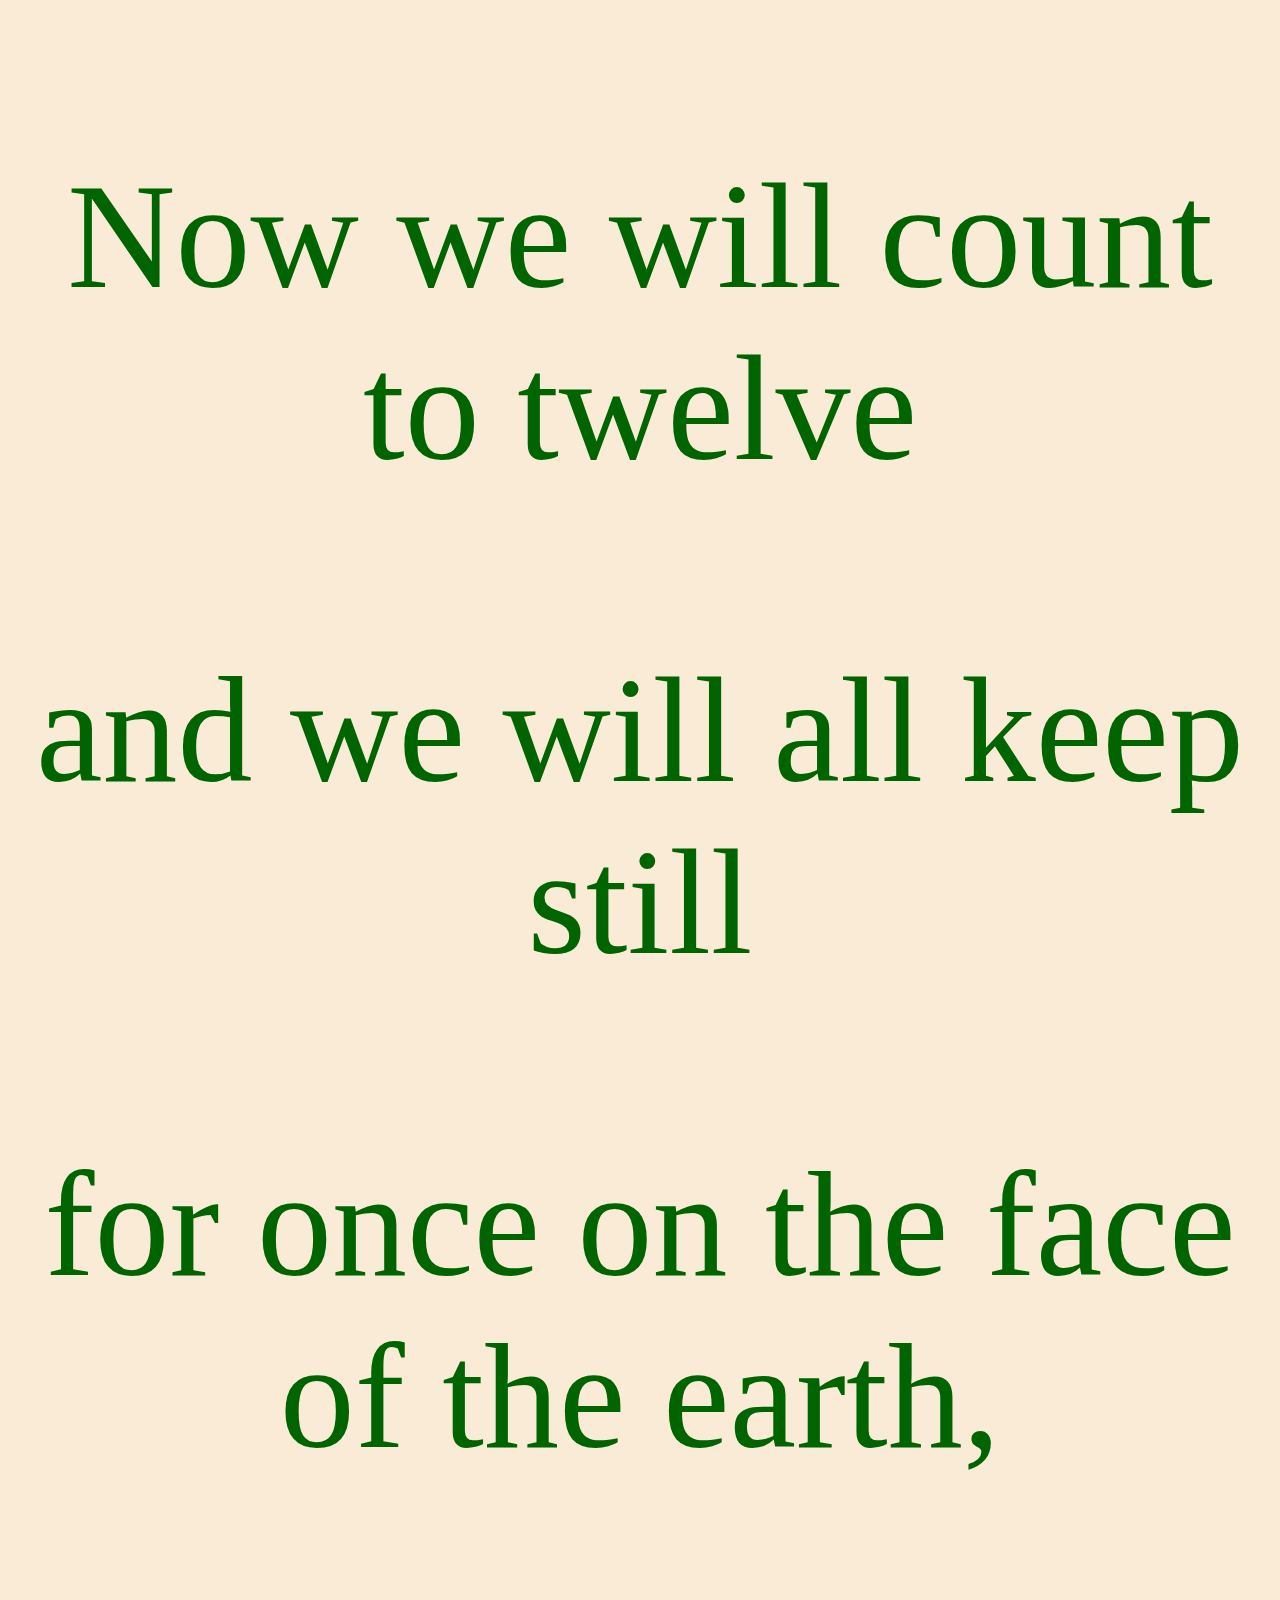
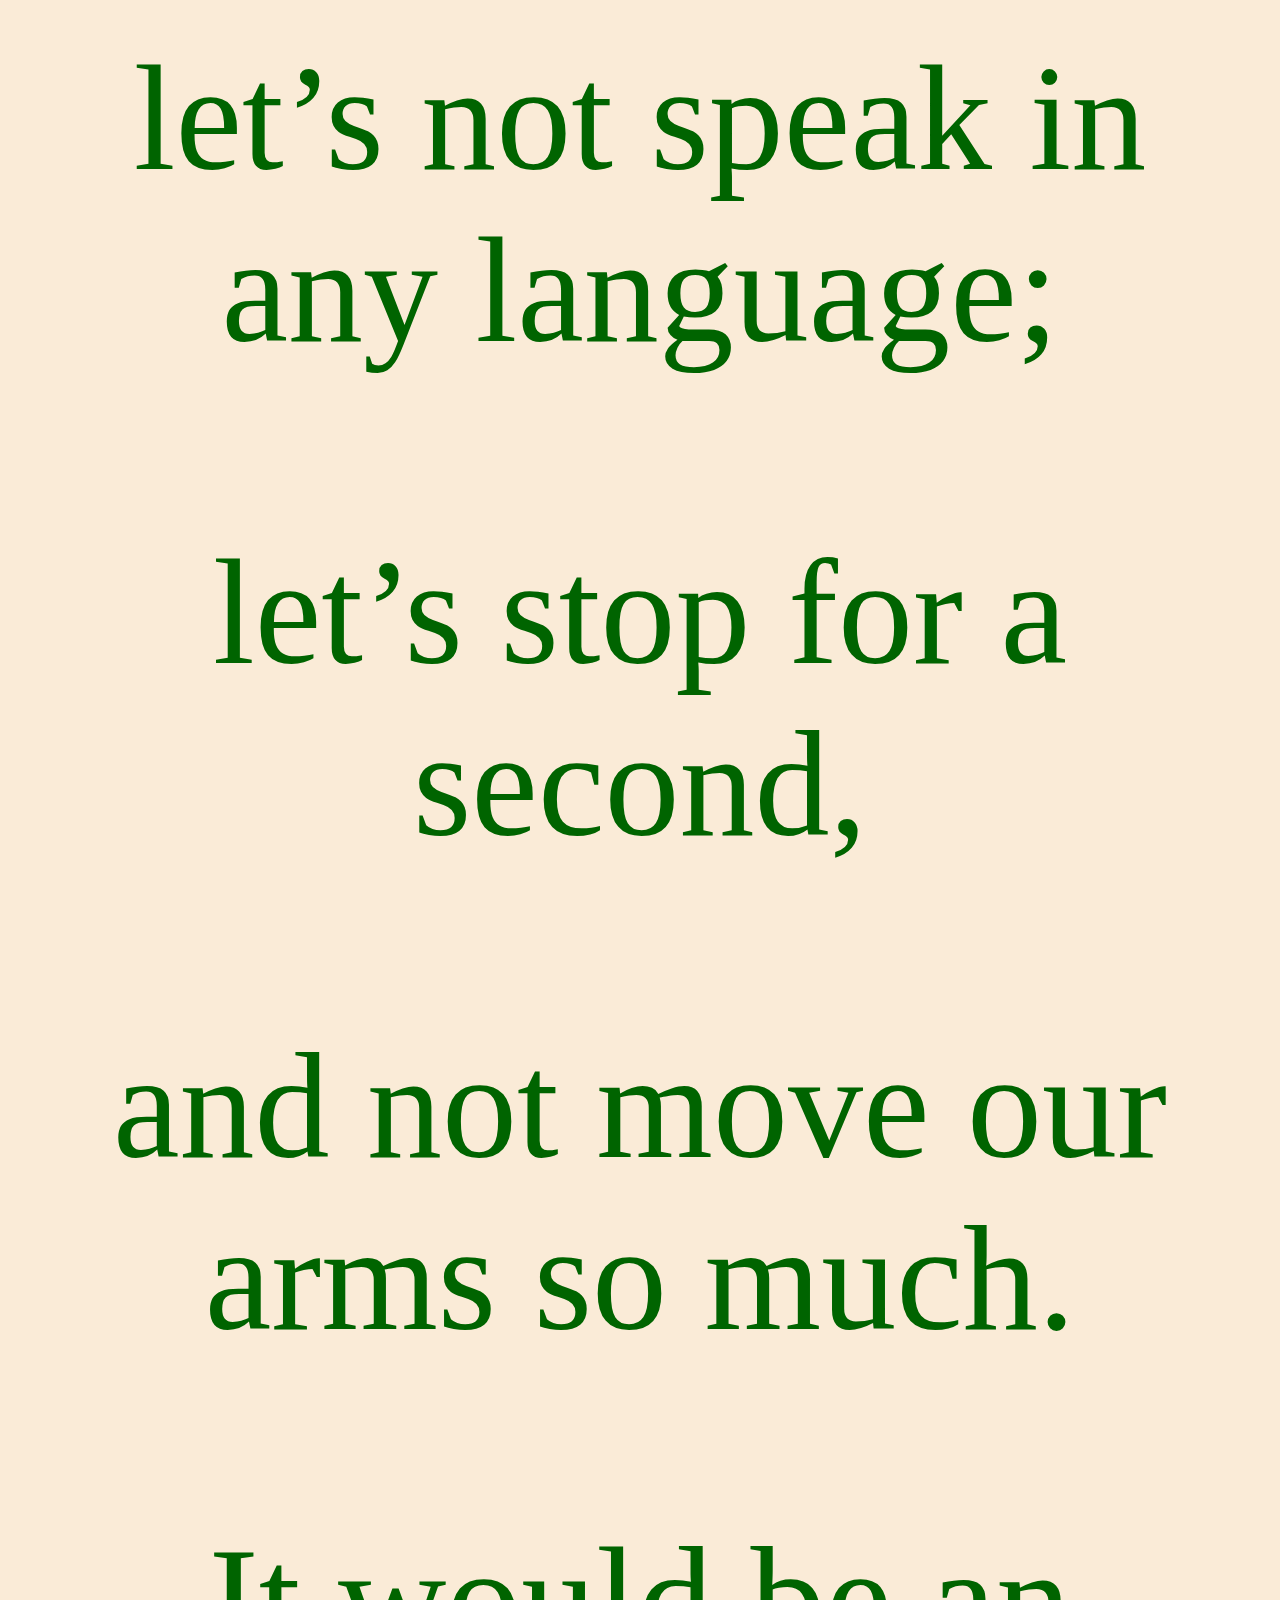
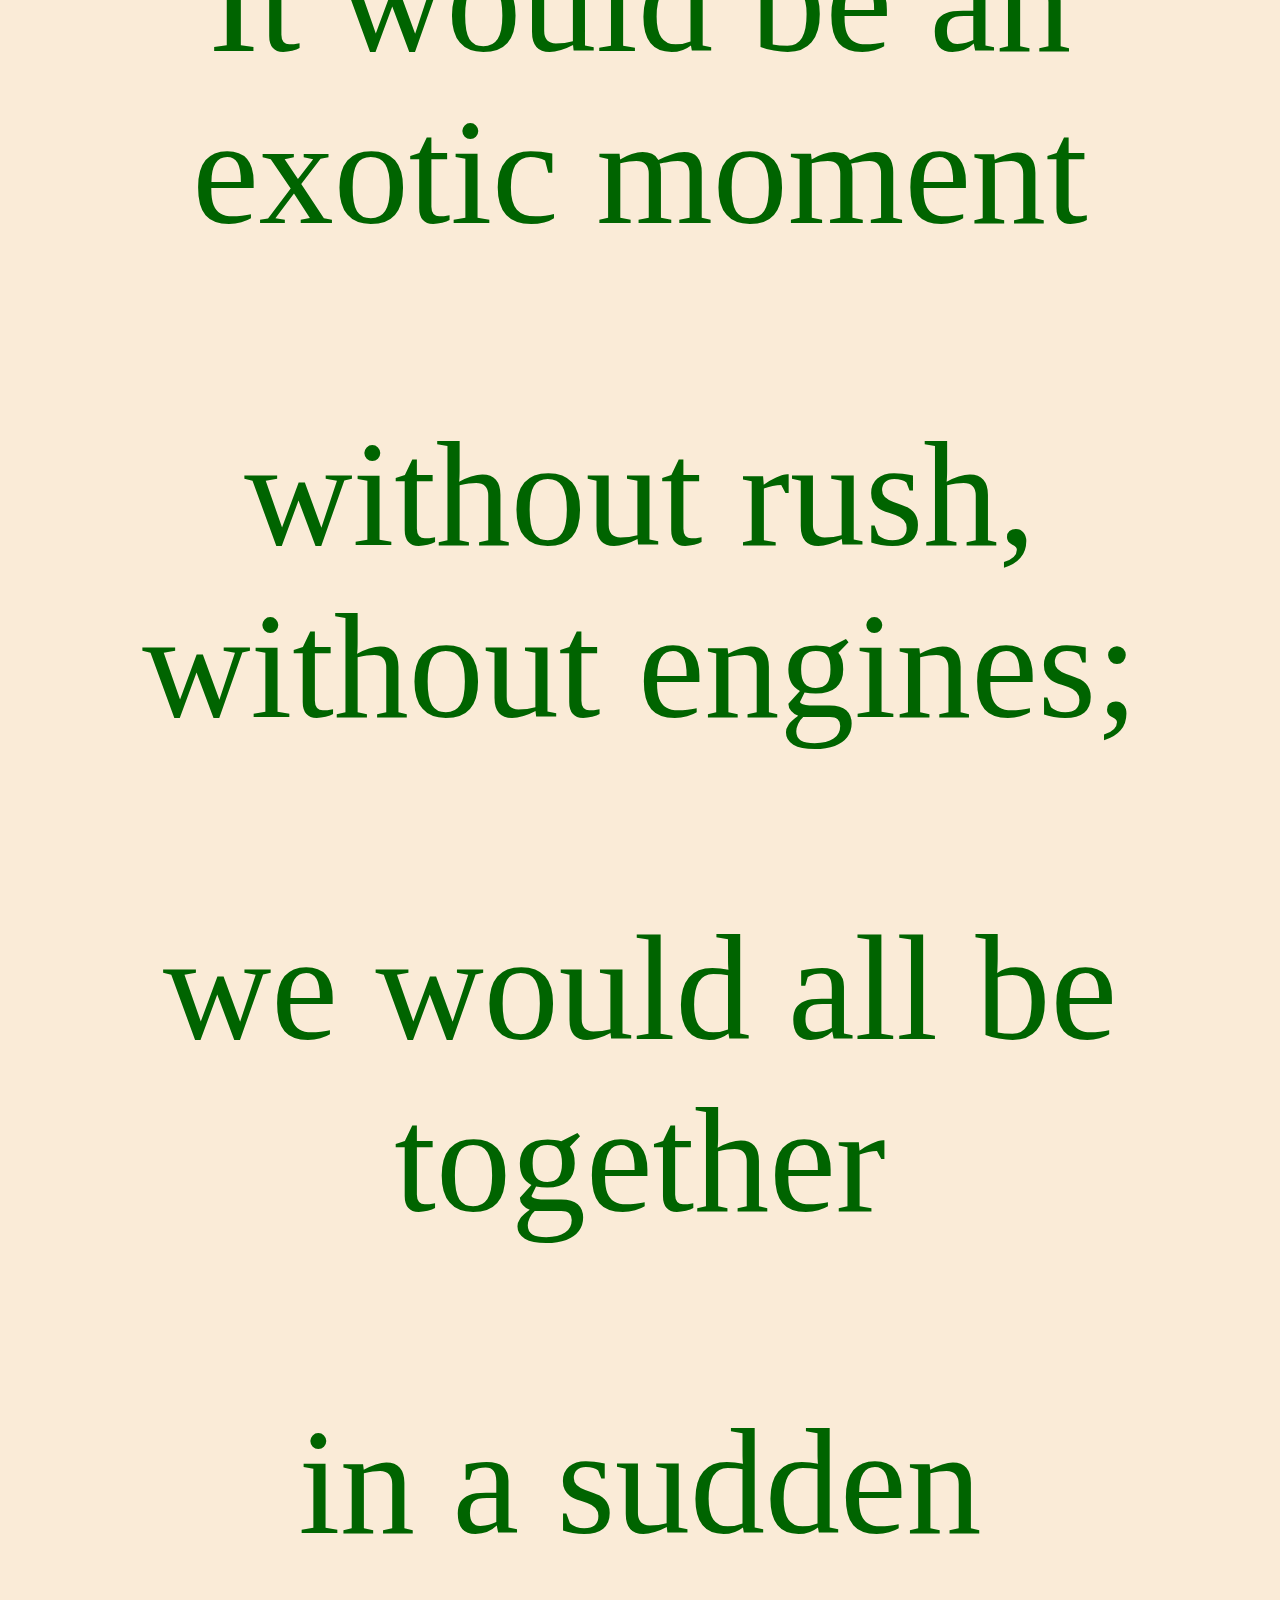
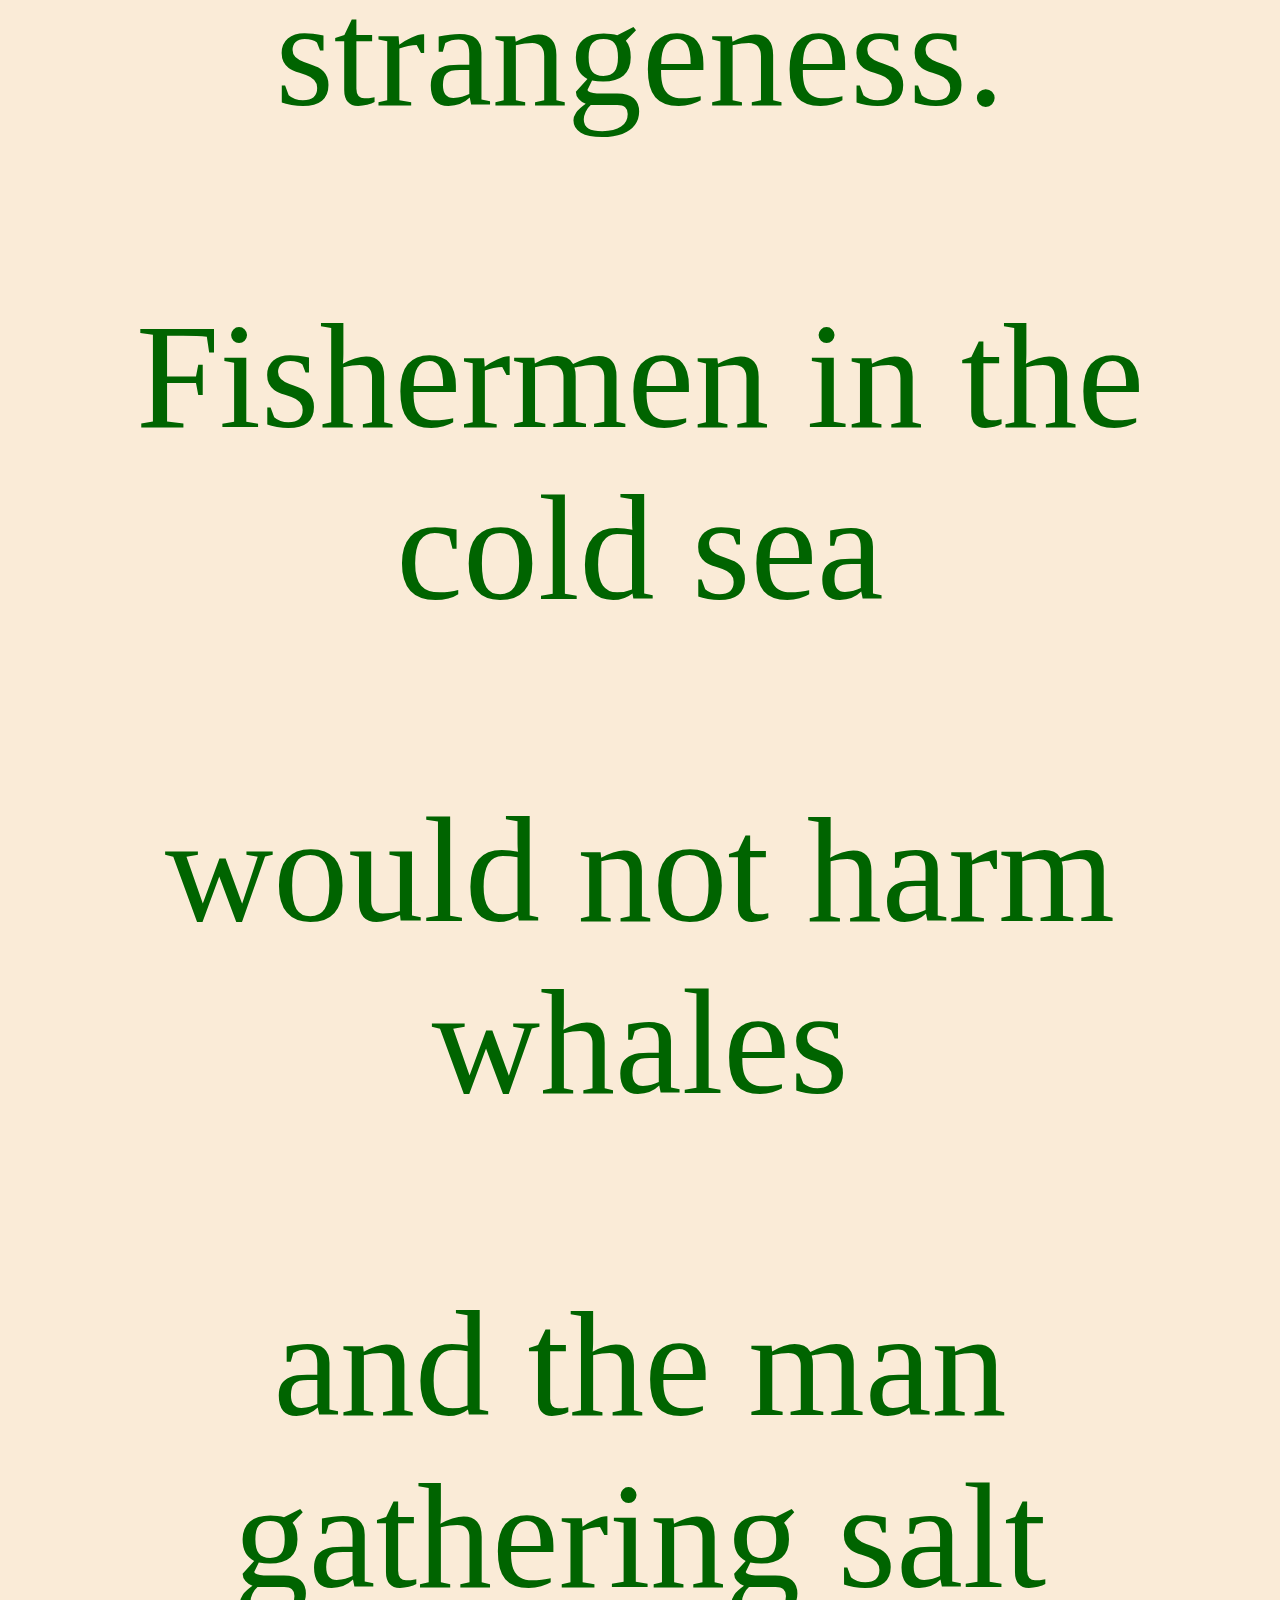
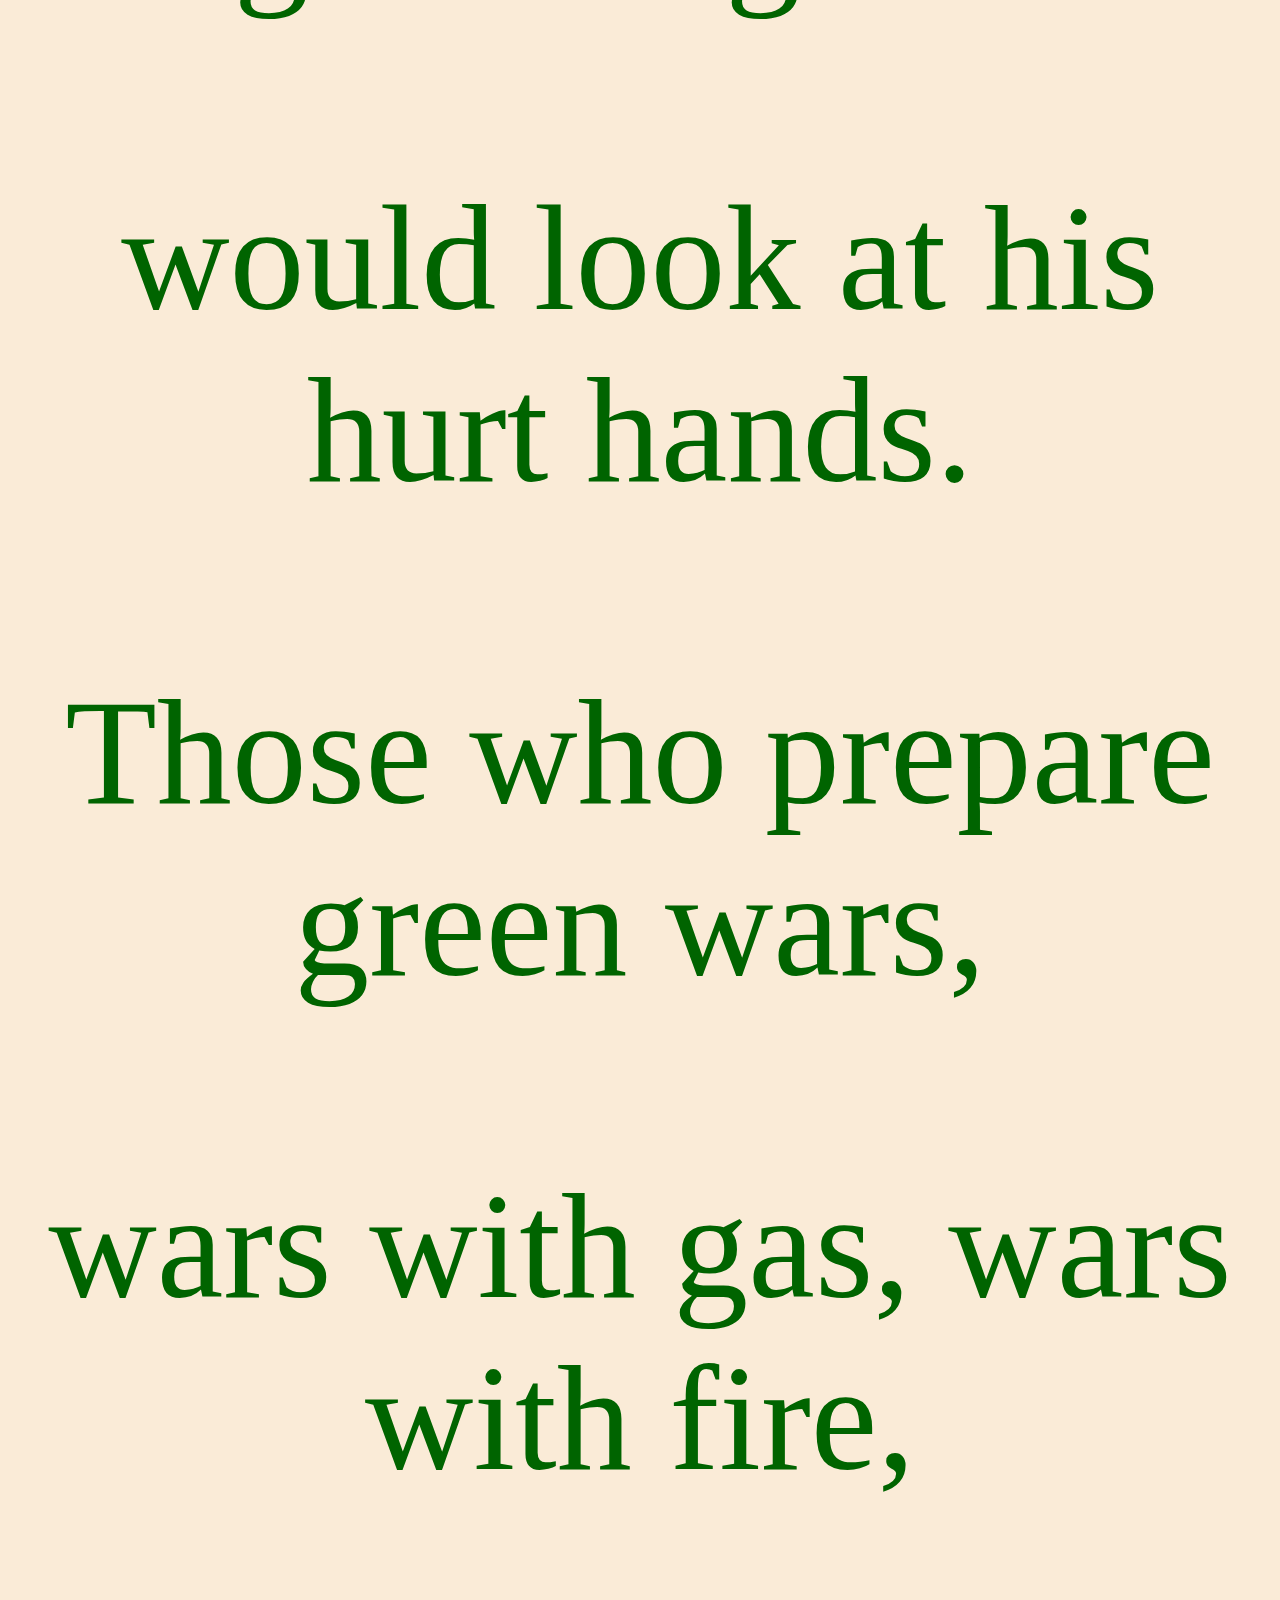
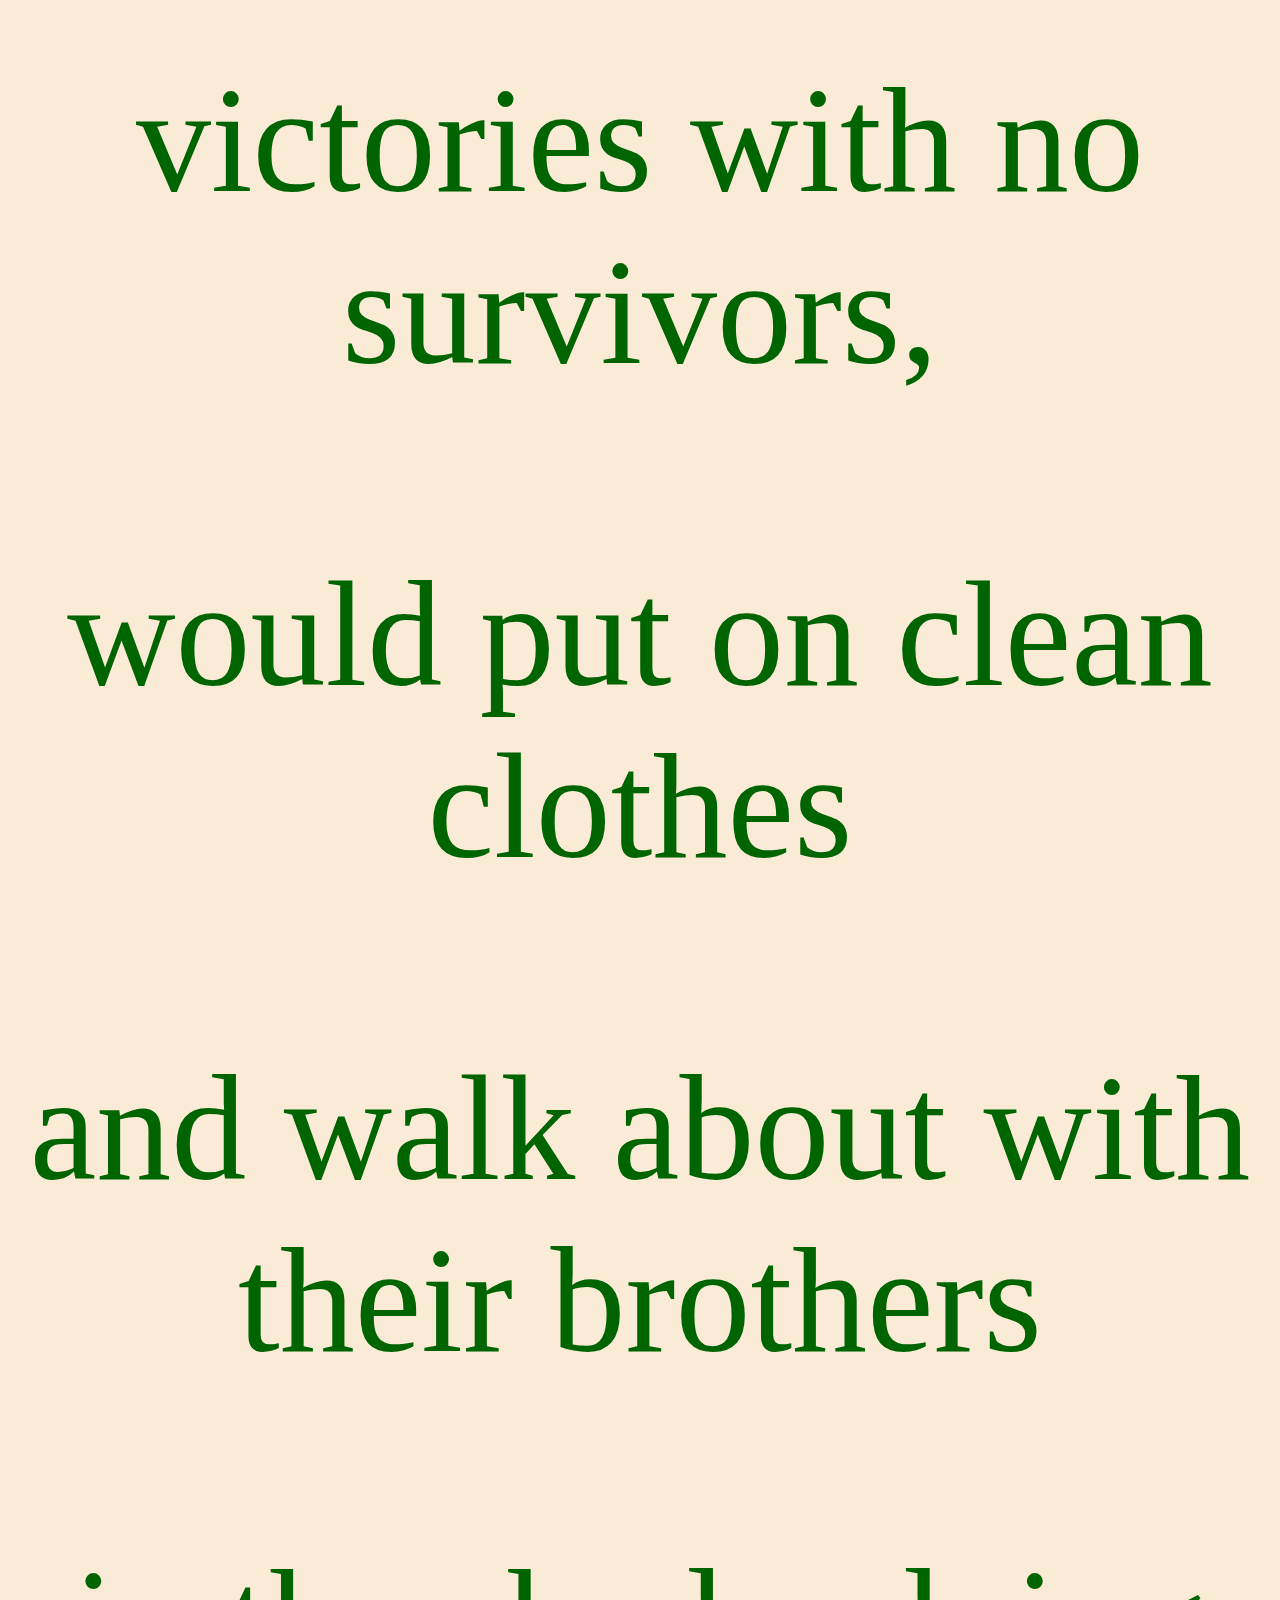
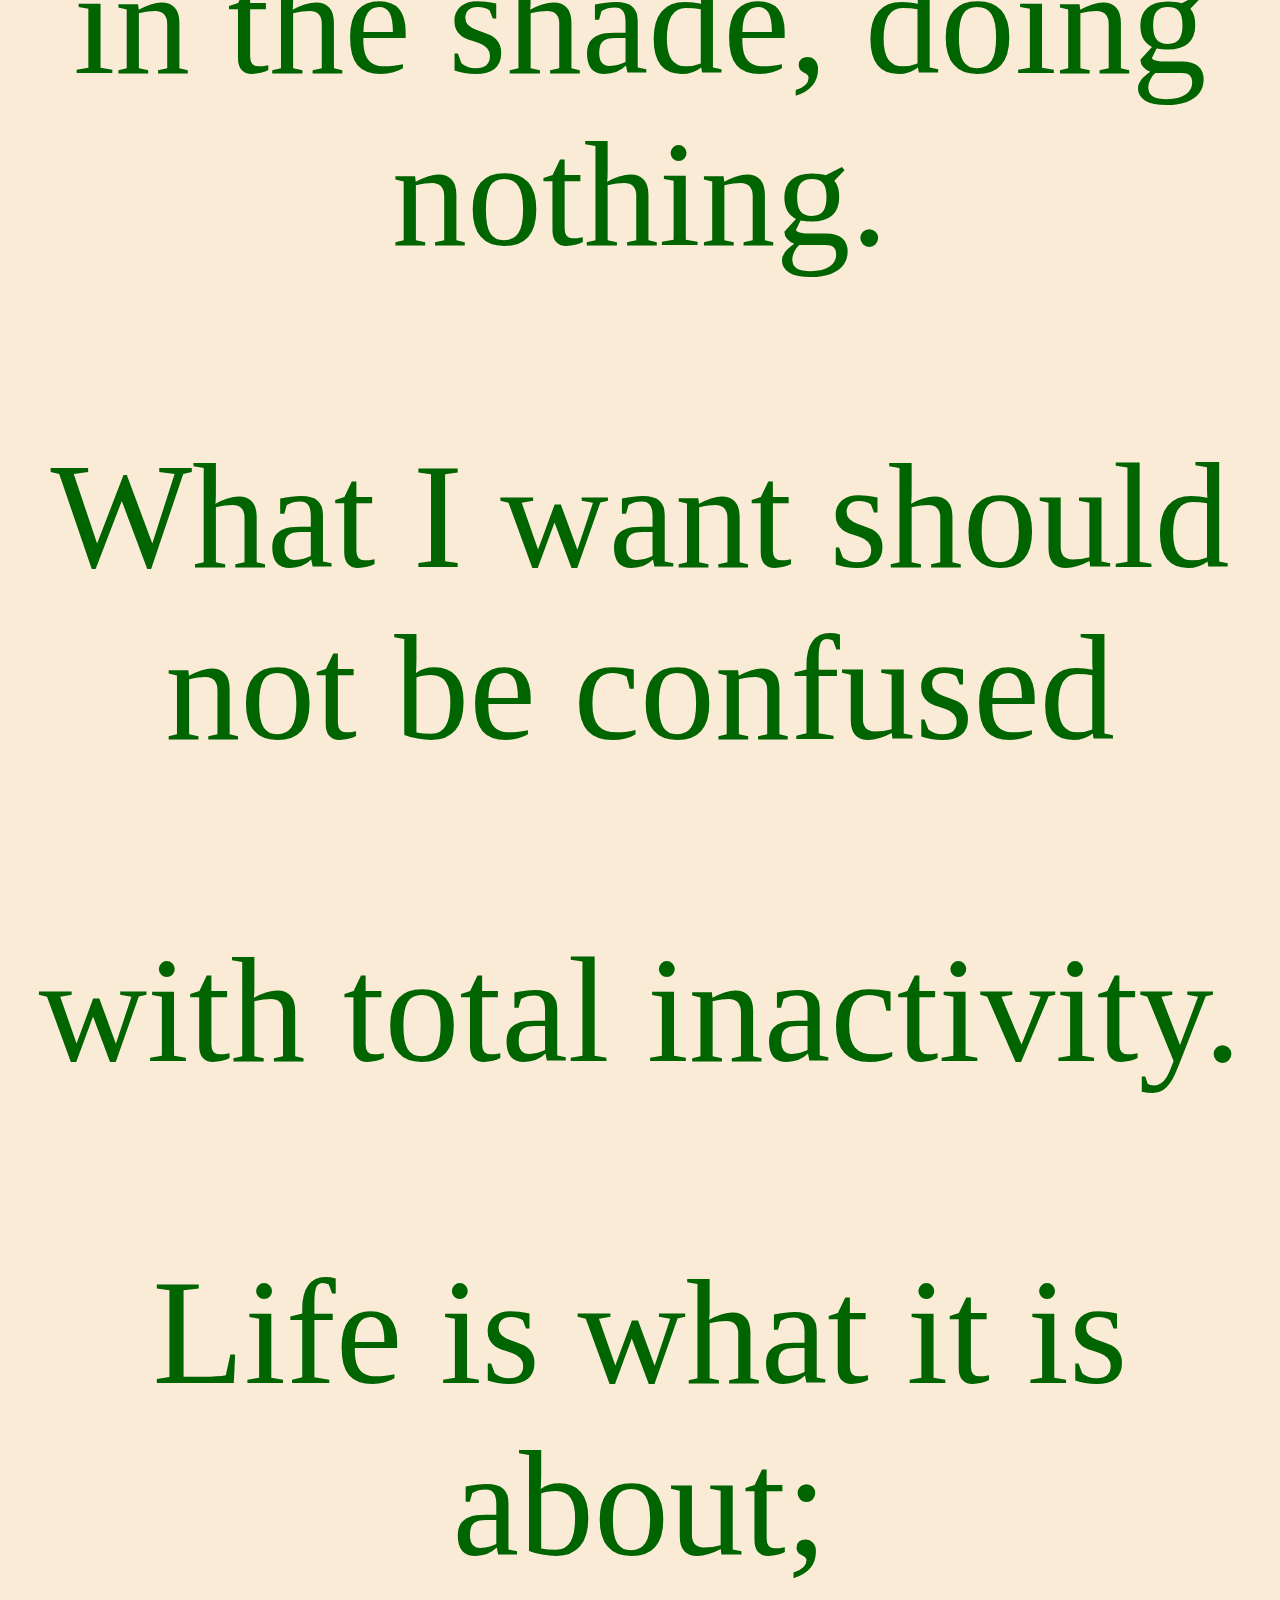
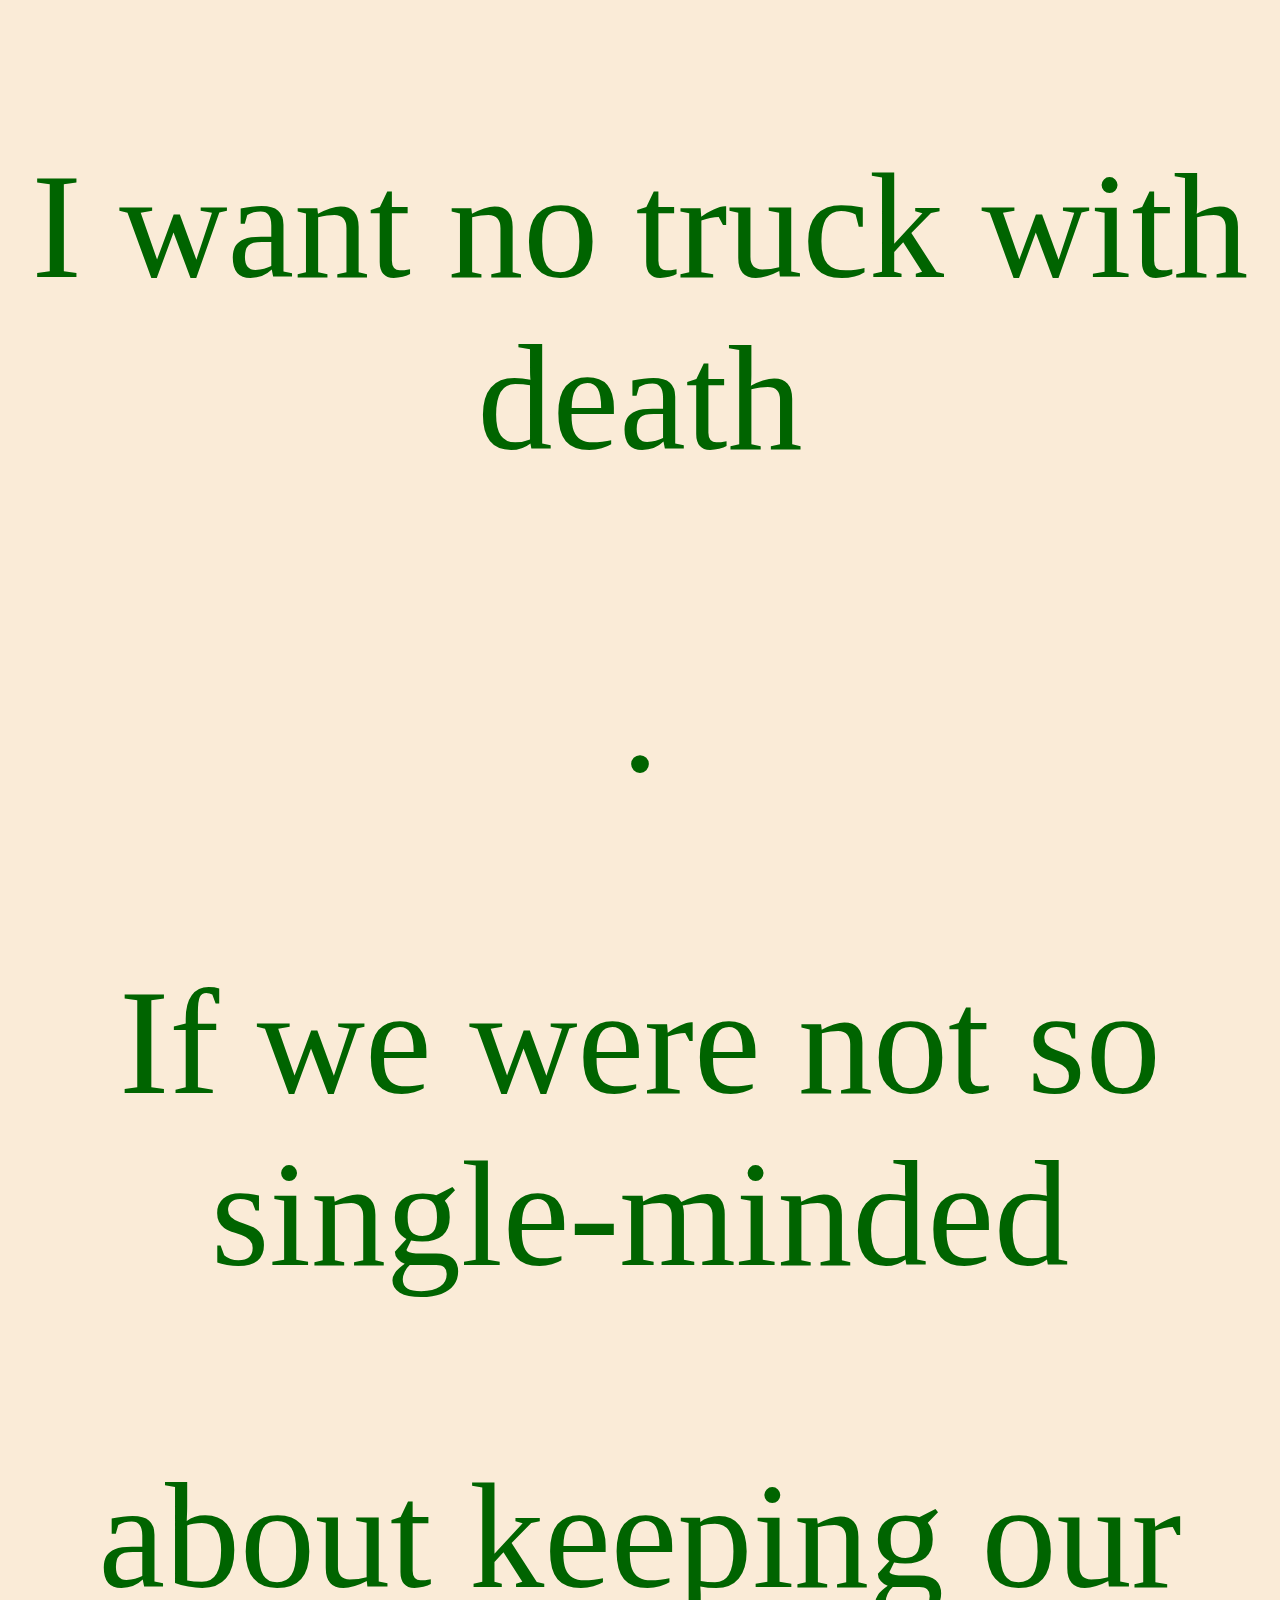
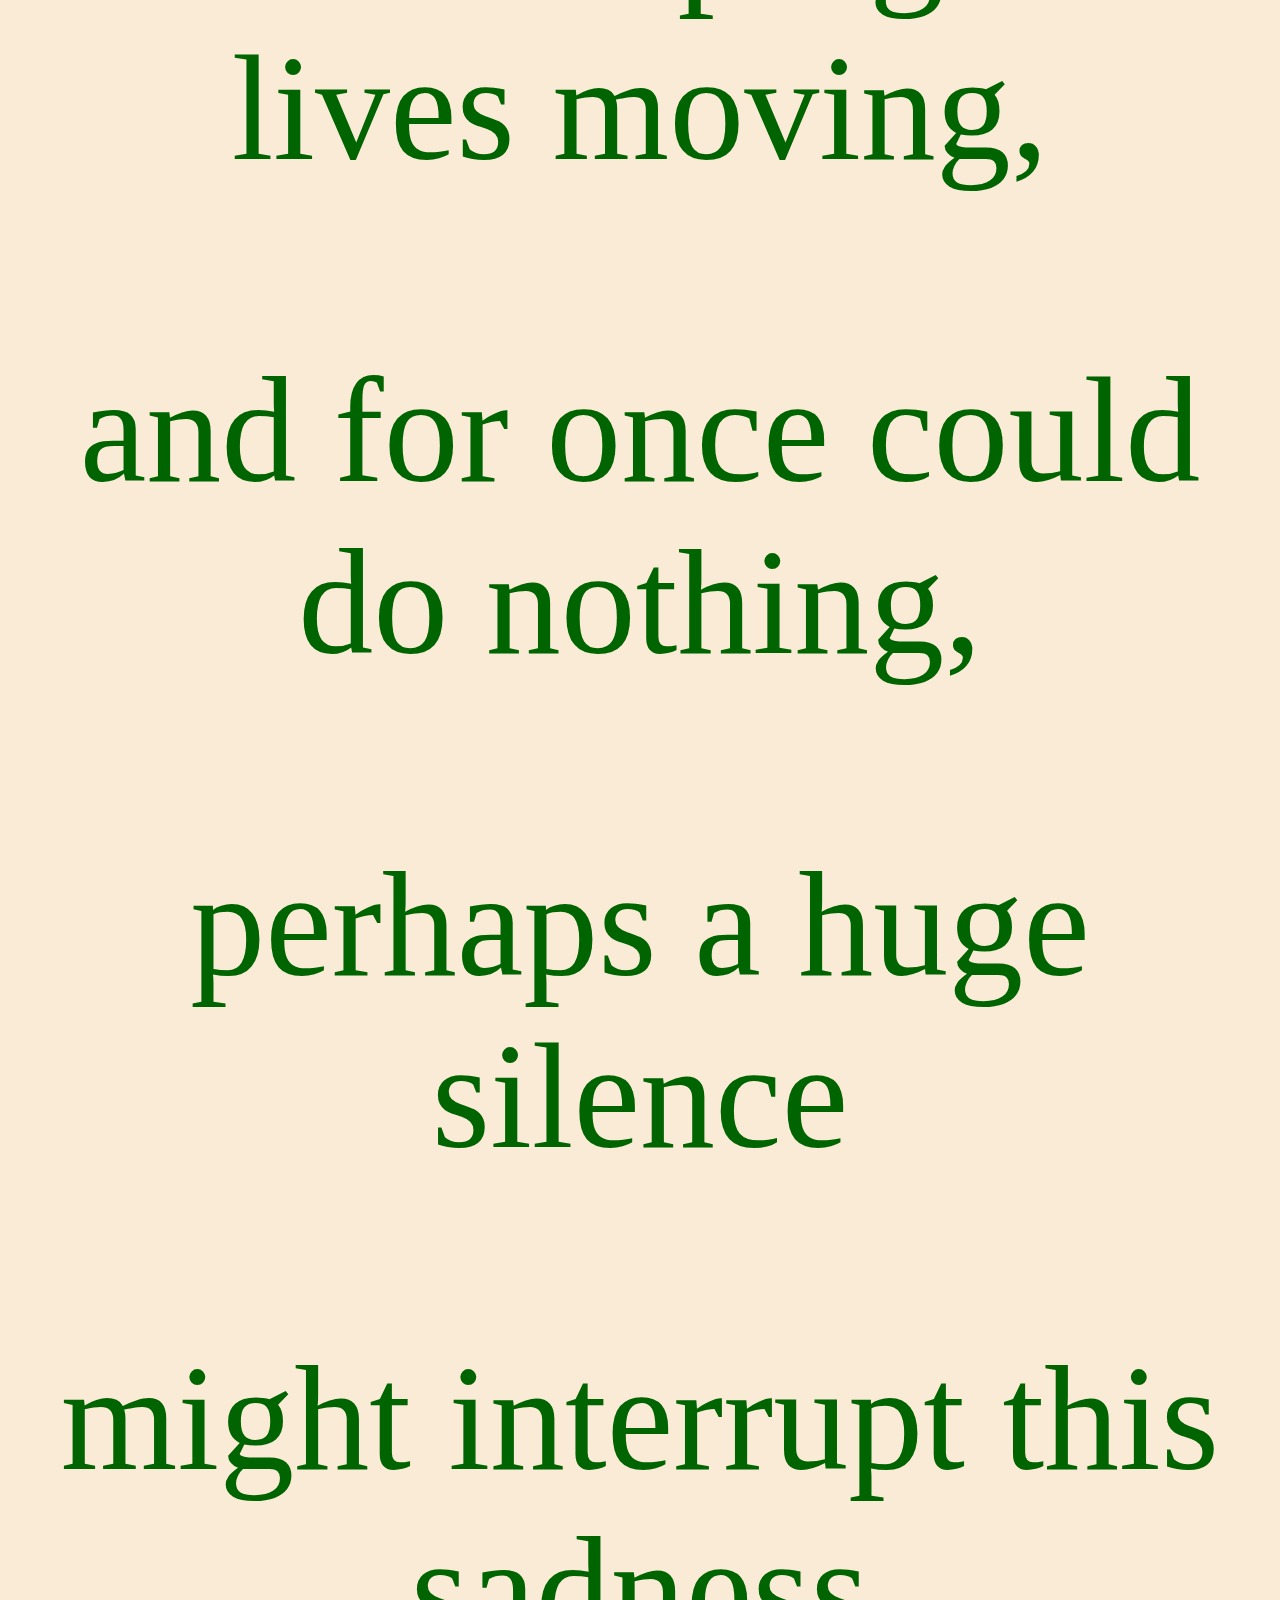
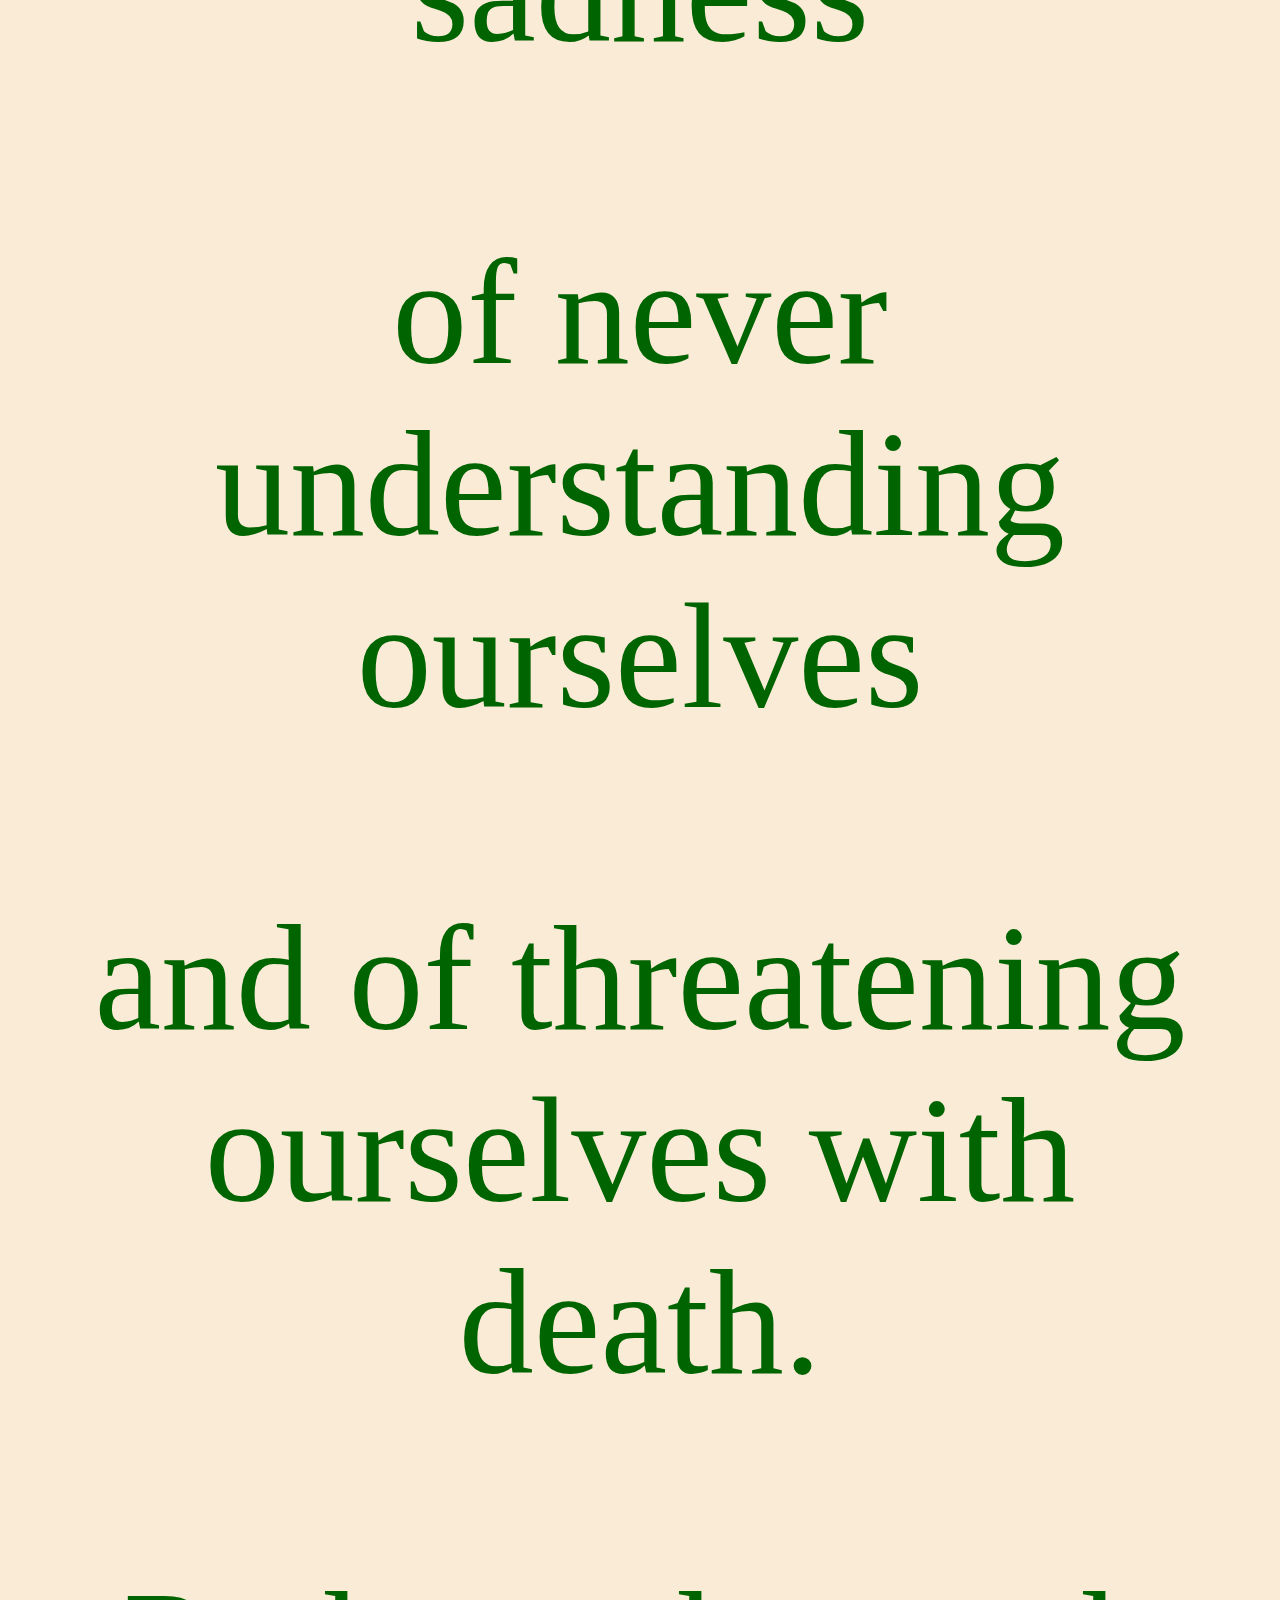
==== index.html @ e21fc83a "Initial commit" ====
<!DOCTYPE html>
<html lan="en">
<head>
    <meta charset="UTF-8">
    <link rel="stylesheet" href="css/mainStyle.css">
    <title>Template Document</title>
</head>
<body>
    <div id="line1"><p>Now we will count to twelve</p></div>
    <div id="line2"><p>and we will all keep still</p></div>
    <p> for once on the face of the earth,
        <p>let’s not speak in any language;</p>
        <p> let’s stop for a second,</p>
        <p> and not move our arms so much.</p>
        <p> It would be an exotic moment</p>
        <p> without rush, without engines;</p>
    <p> we would all be together</p>
    <p> in a sudden strangeness.</p>
    <p>  Fishermen in the cold sea</p>
    <p>  would not harm whales</p>
    <p> and the man gathering salt</p>
    <p> would look at his hurt hands.</p>
    <p>  Those who prepare green wars,</p>
    <p>  wars with gas, wars with fire,</p>
    <p>  victories with no survivors,</p>
    <p>  would put on clean clothes</p>
    <p>  and walk about with their brothers</p>
    <p>  in the shade, doing nothing.</p>
    <p> What I want should not be confused</p>
    <p> with total inactivity.</p>
    <p> Life is what it is about;</p>
    <p> I want no truck with death</p>.
    <p> If we were not so single-minded</p>
    <p> about keeping our lives moving,</p>
    <p> and for once could do nothing,</p>
    <p> perhaps a huge silence</p>
    <p> might interrupt this sadness</p>
    <p> of never understanding ourselves</p>
    <p> and of threatening ourselves with death.</p>
    <p> Perhaps the earth can teach us</p>
    <p> as when everything seems dead</p>
    <p> and later proves to be alive.</p>
    <p> Now I’ll count up to twelve</p>
    <p> and you keep quiet and I will go.</p>
    
</p>

</body>
</html>
---- css/mainStyle.css ----
body {
    background-color: antiquewhite;
    color:darkgreen;
    text-align: center;
    text-size-adjust: 42px;
    font-size: 150px;
}
#line1 {
    transition-duration: 3s;
}
#line1:hover {
scale: 1.6;
}
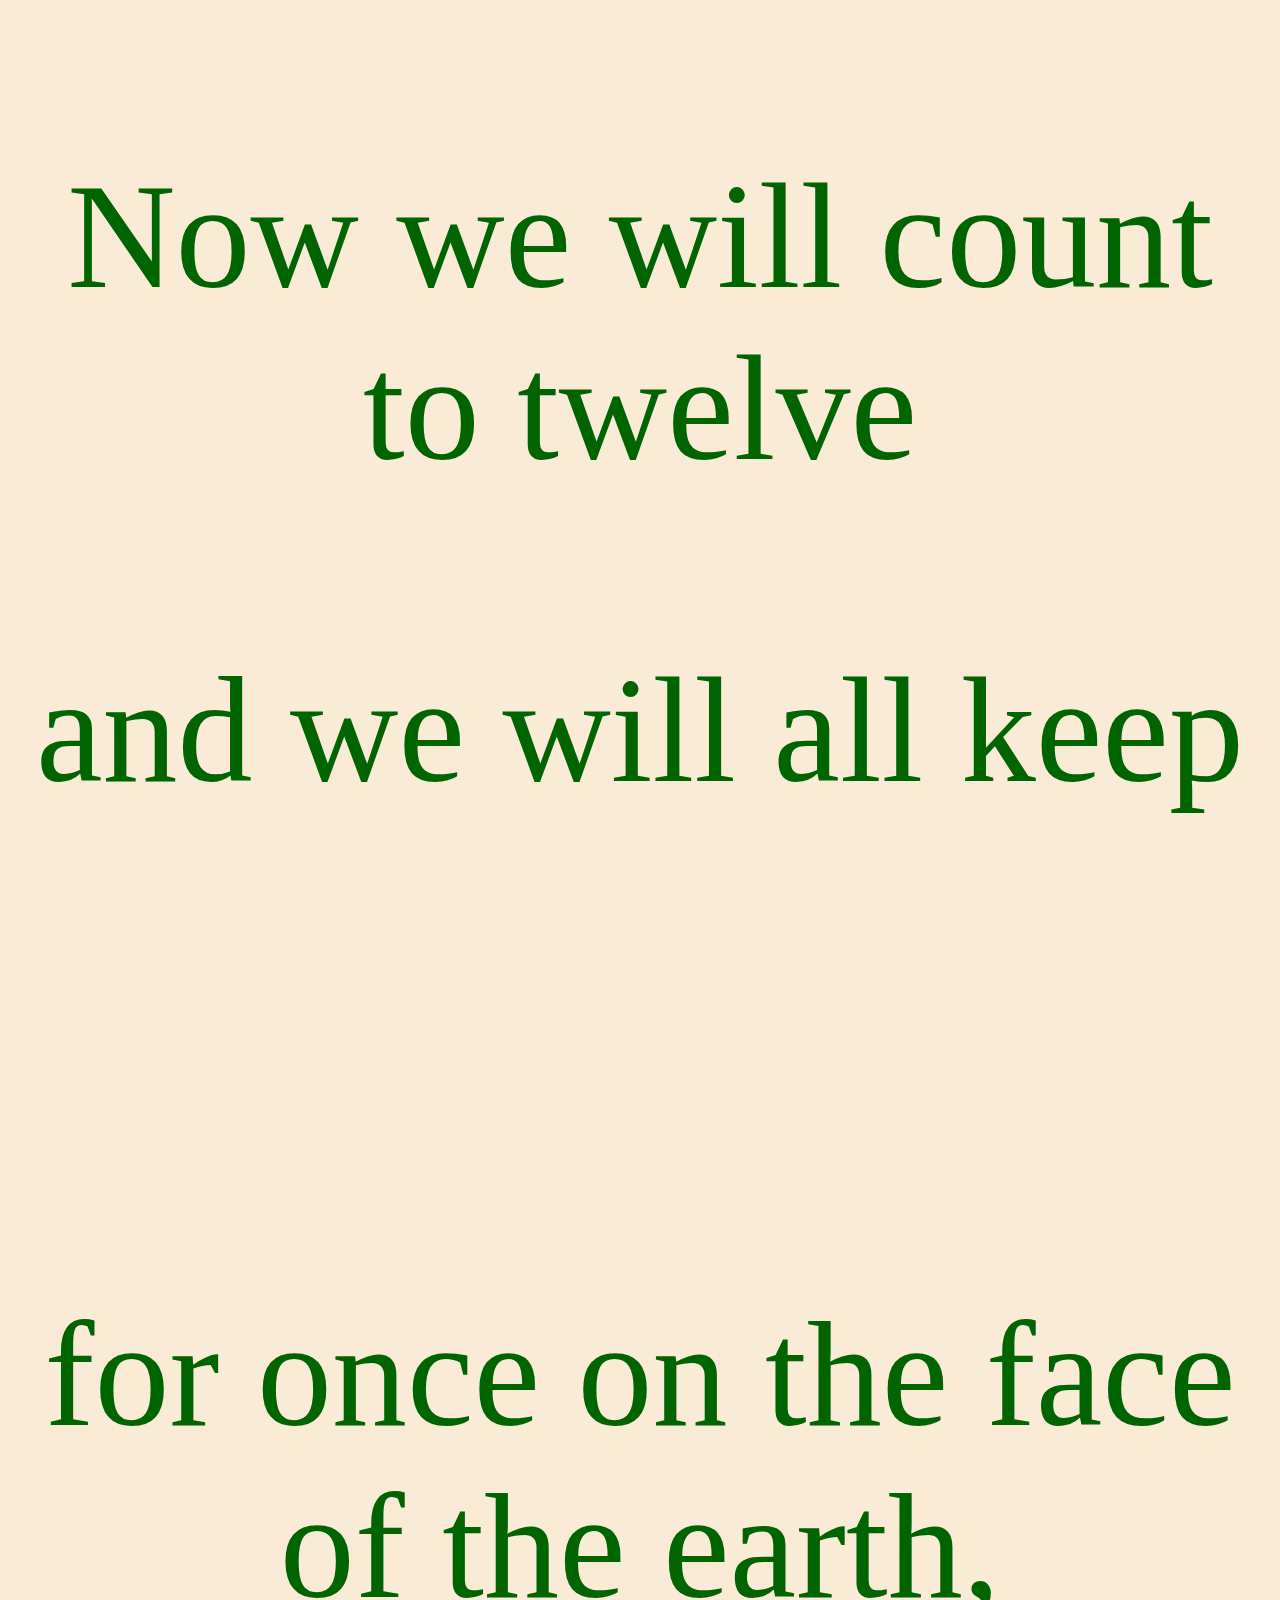
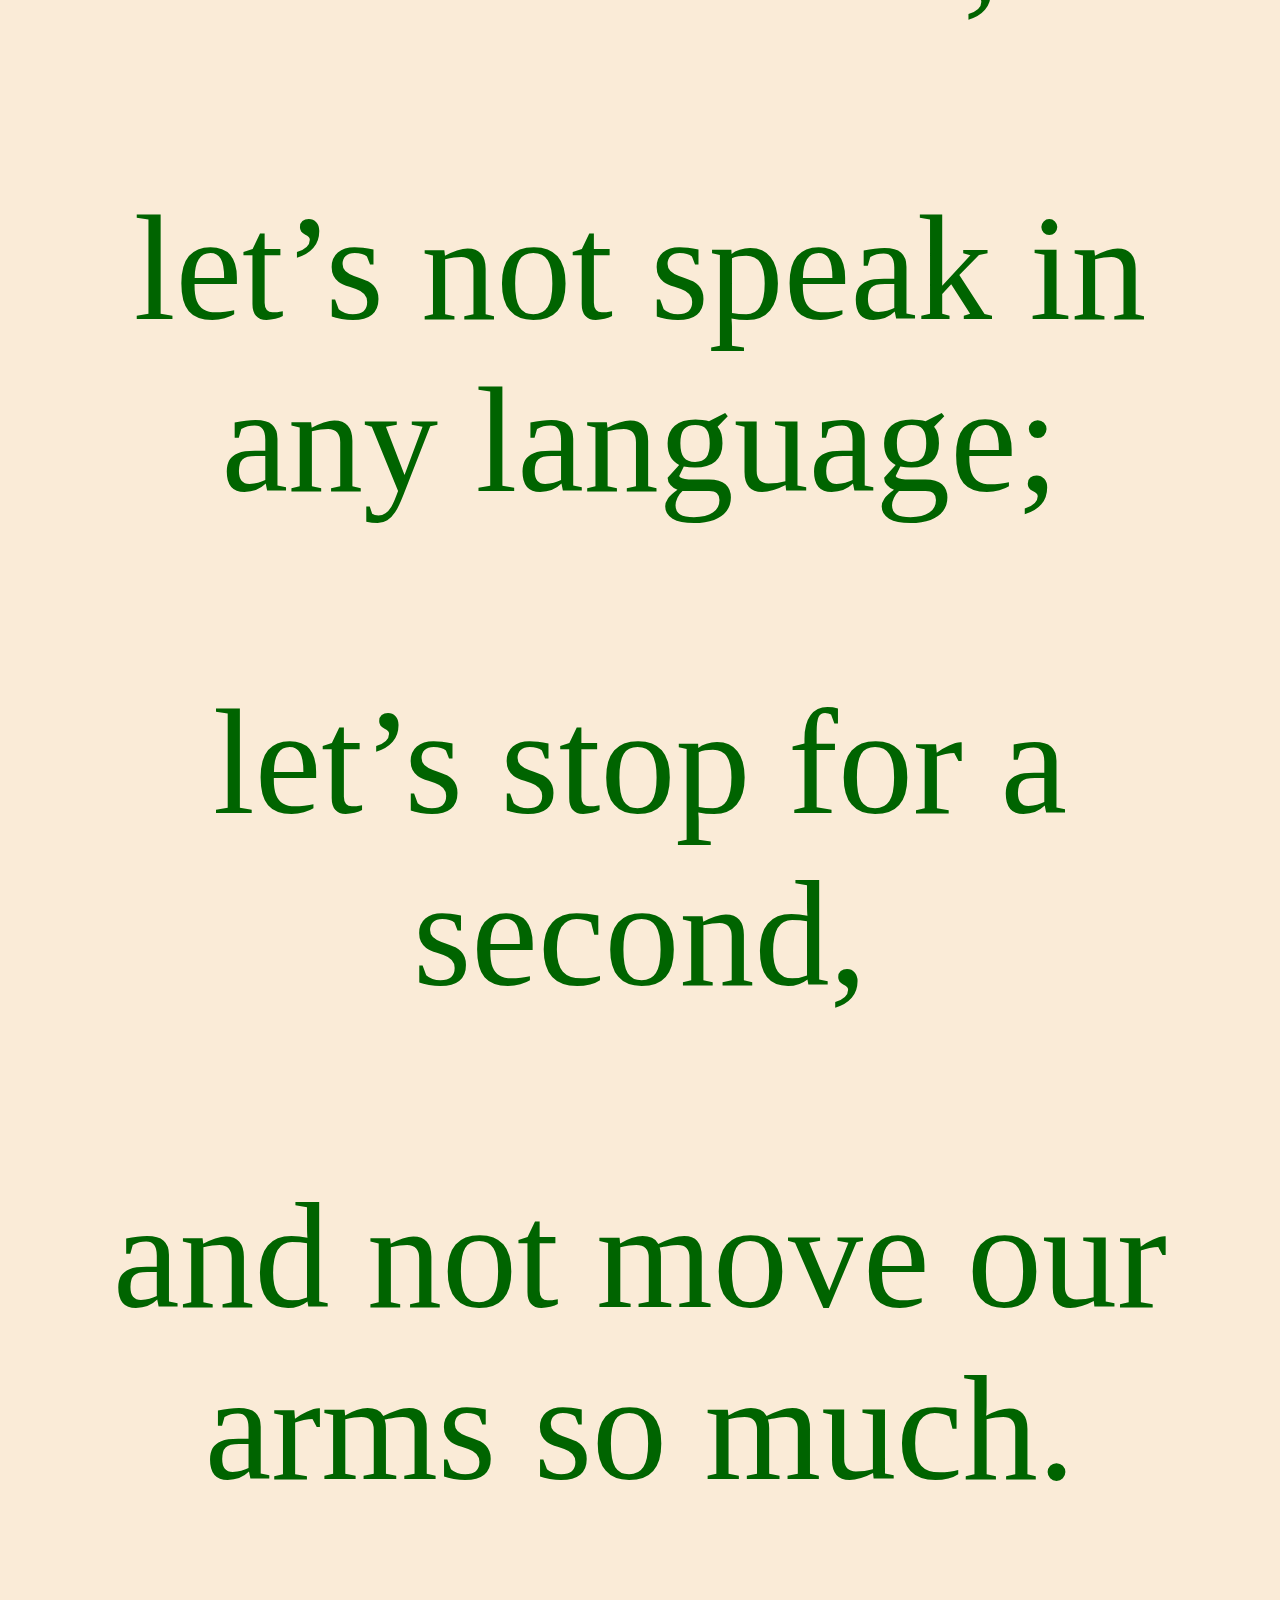
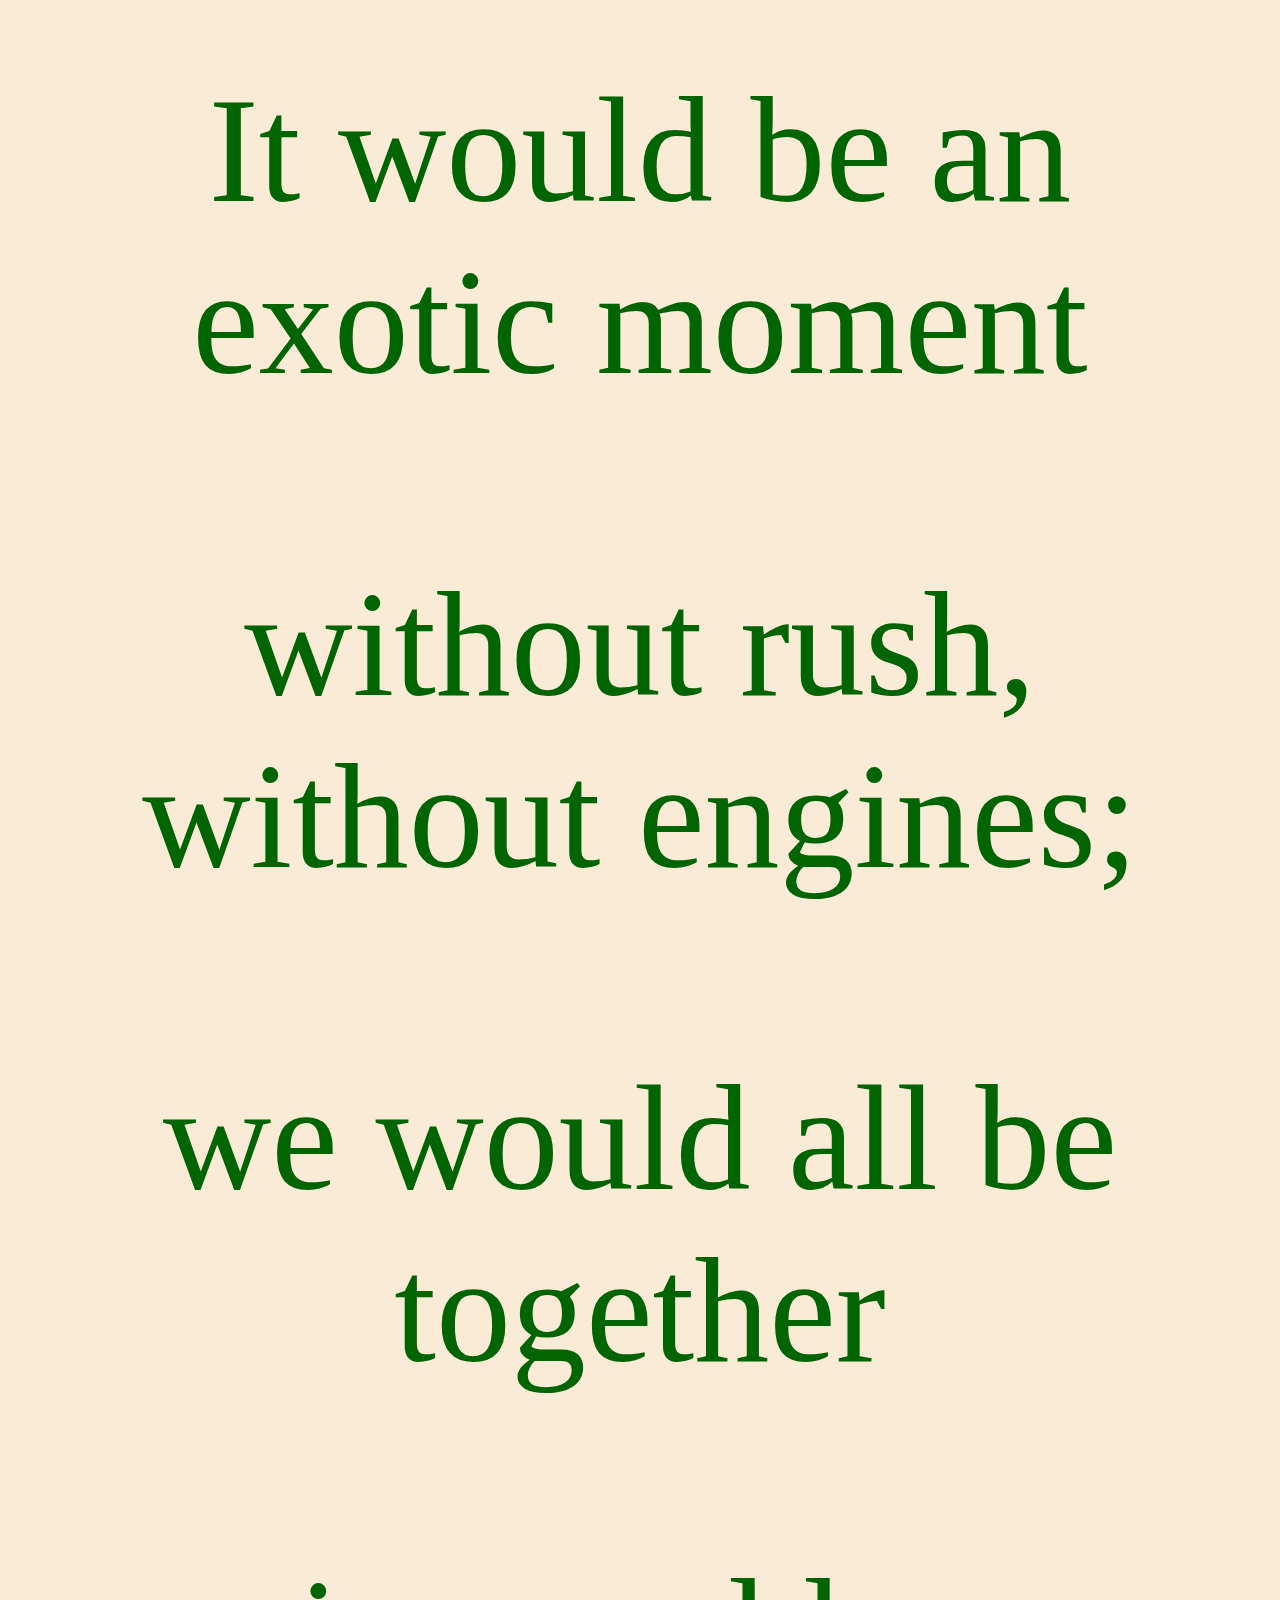
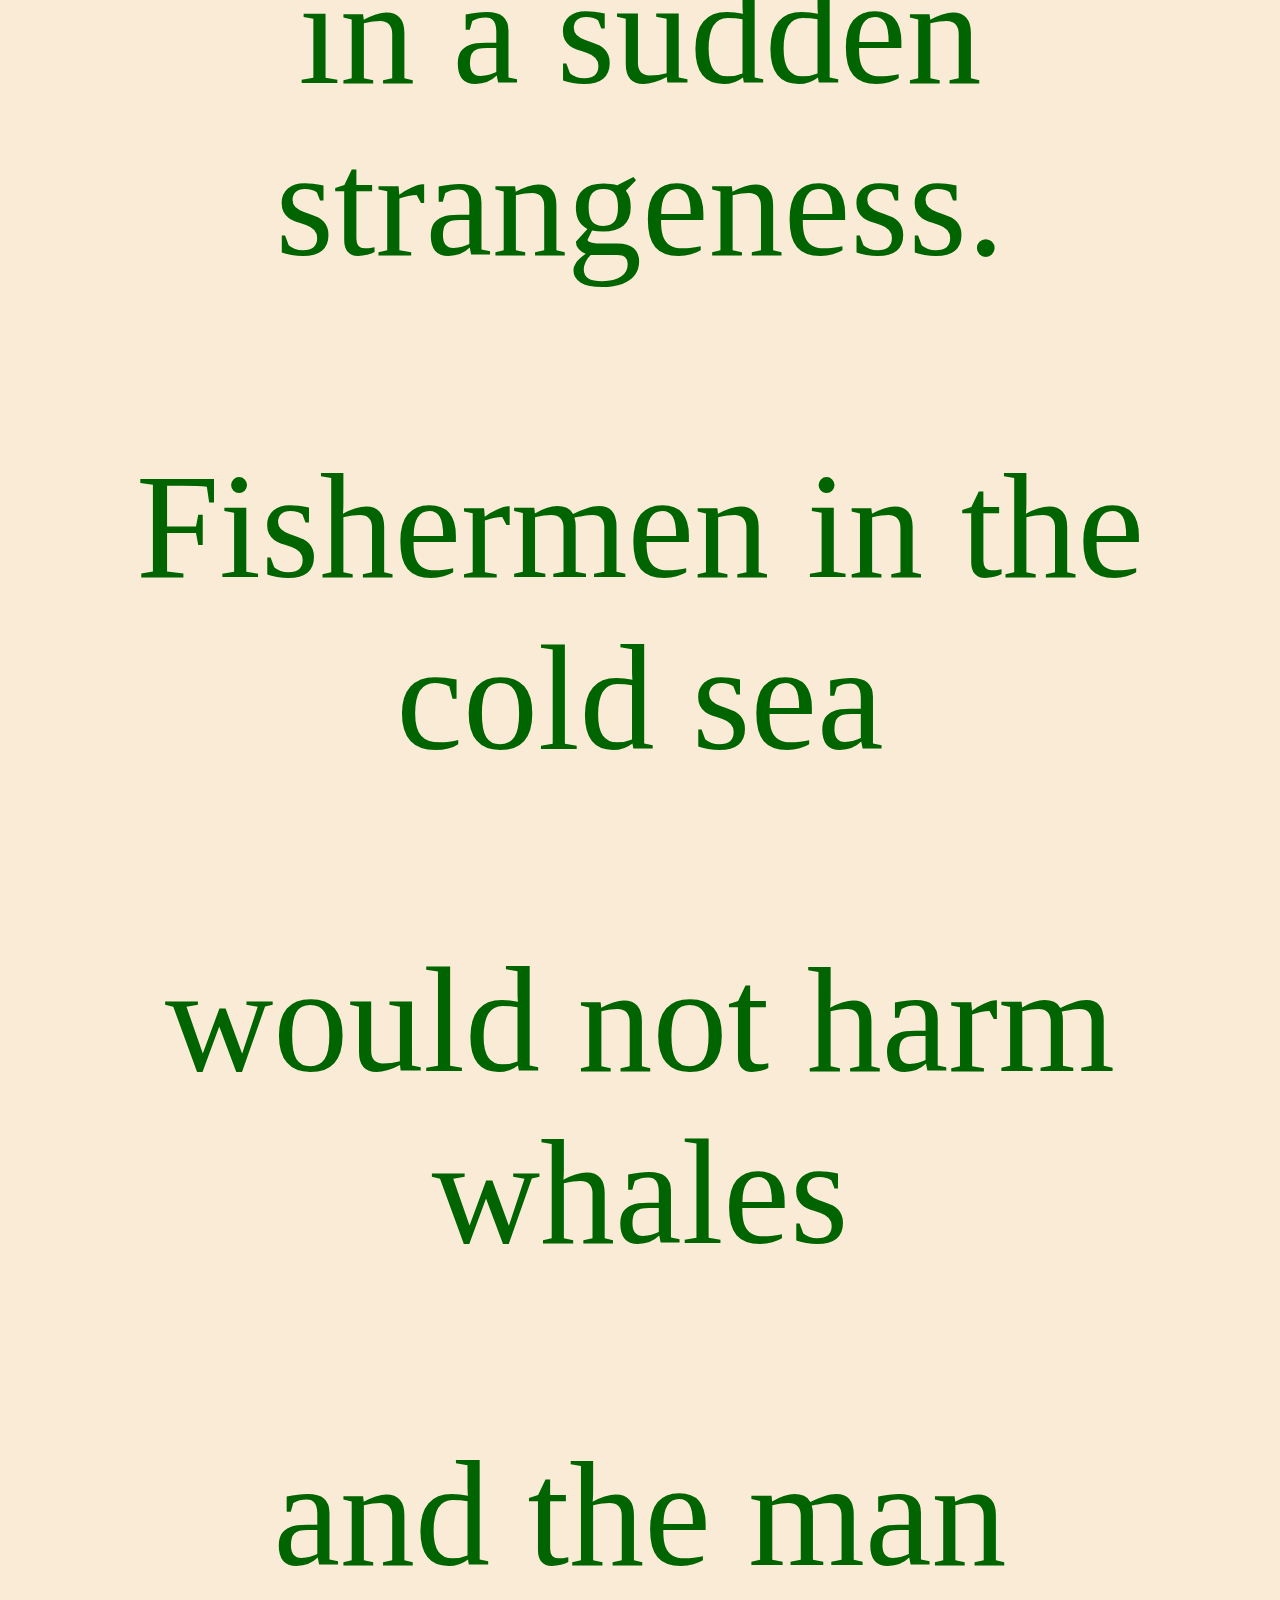
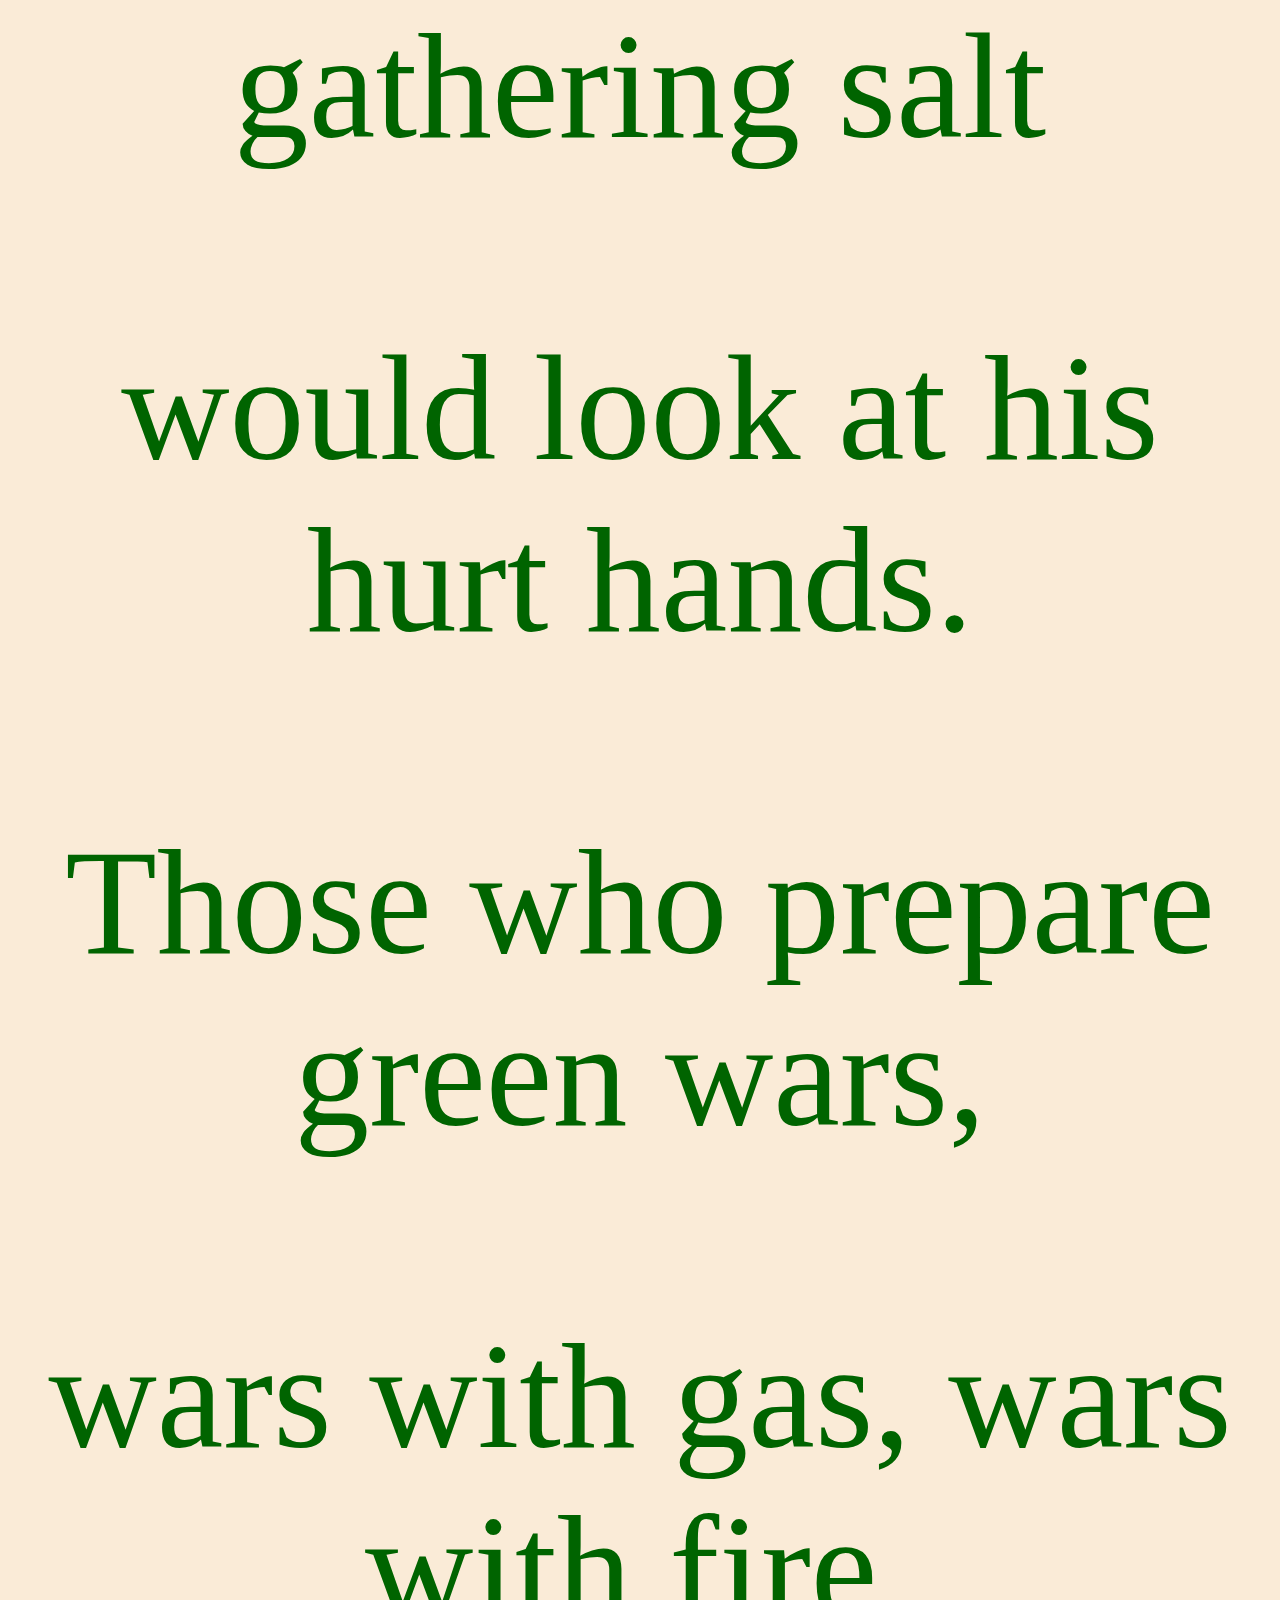
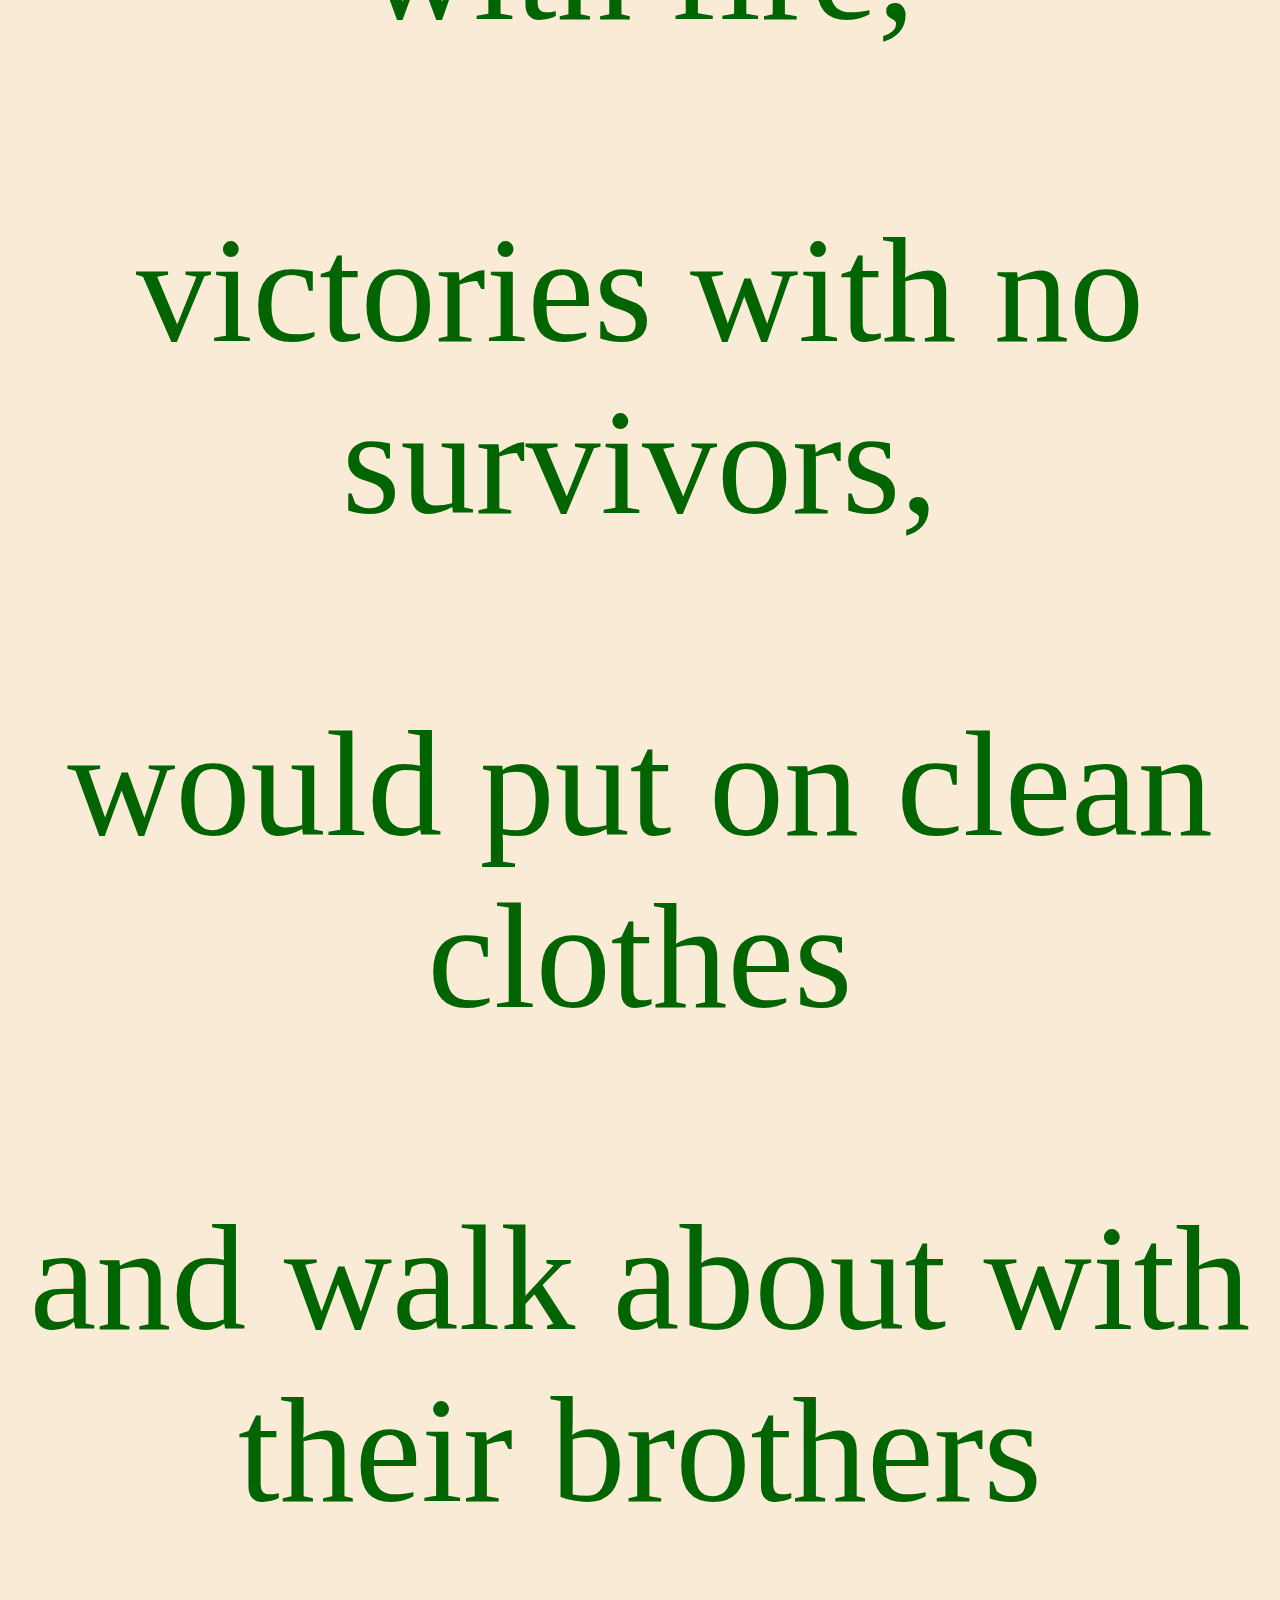
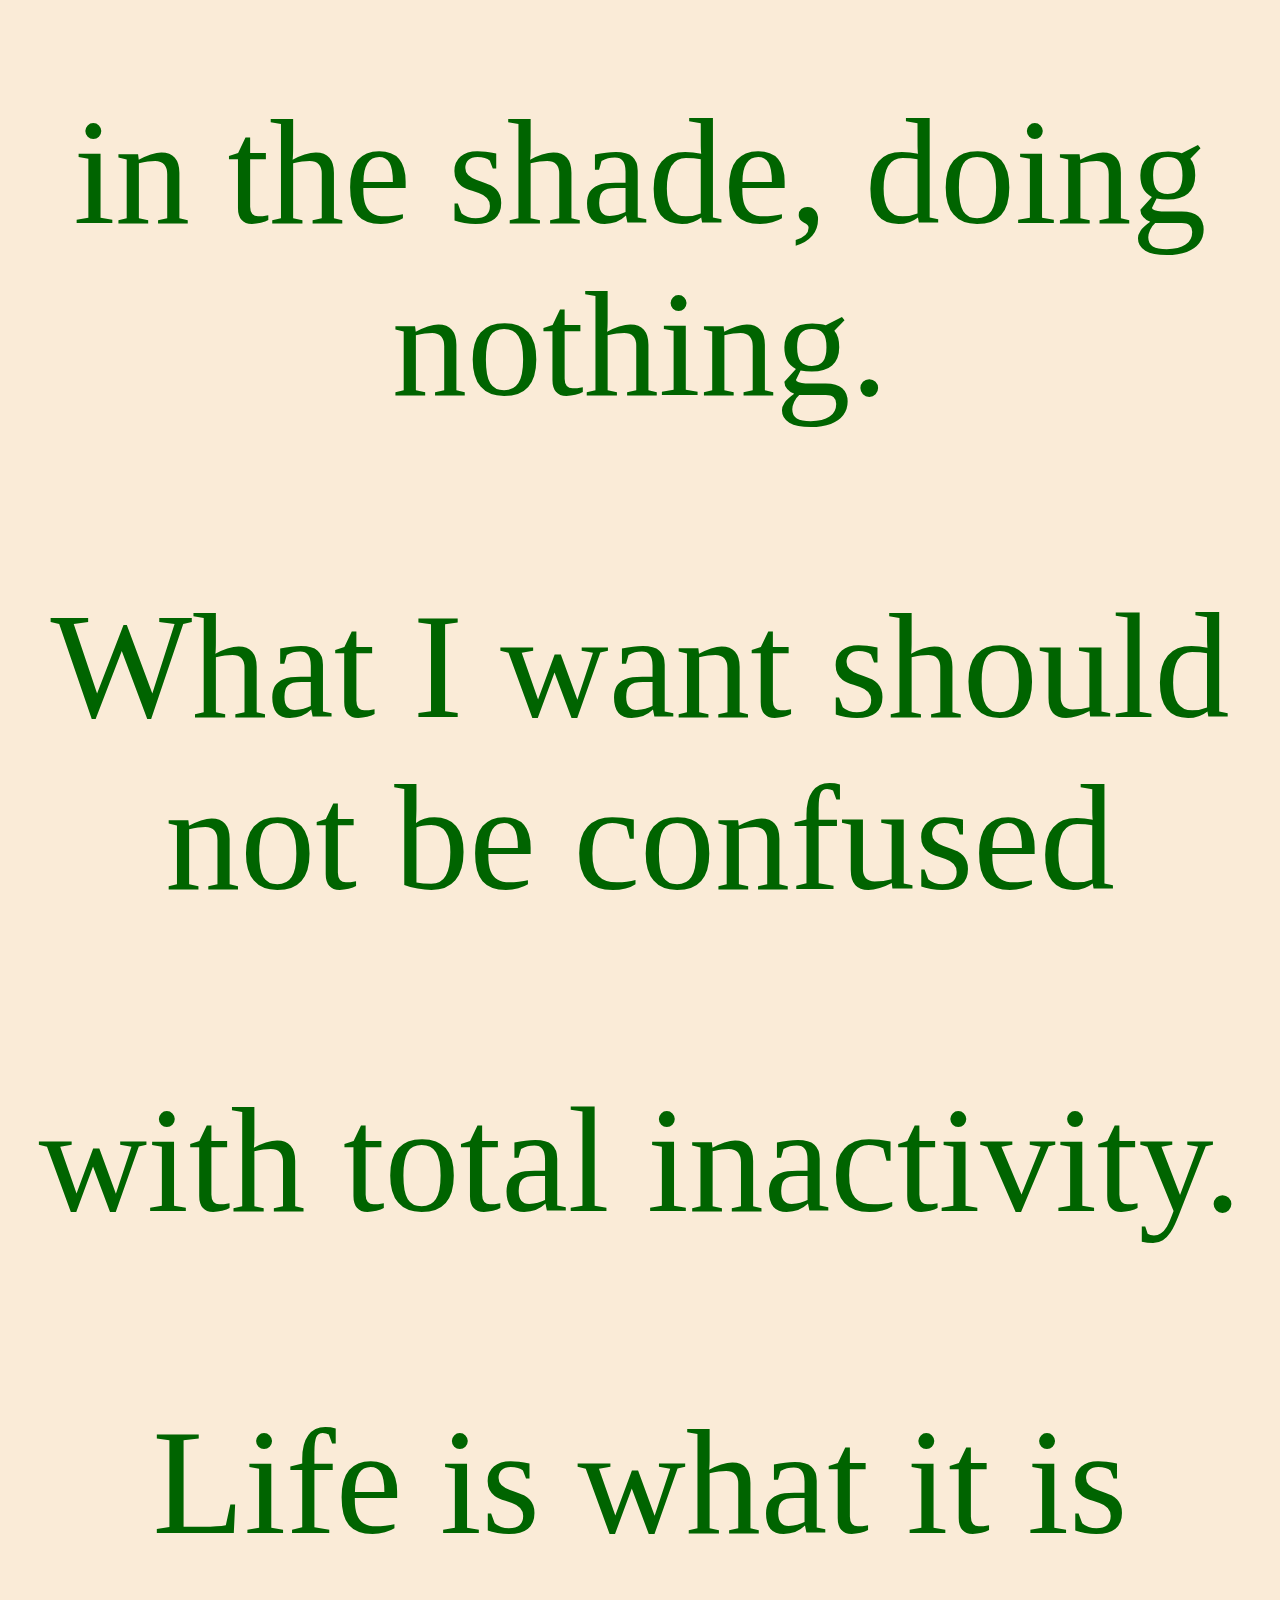
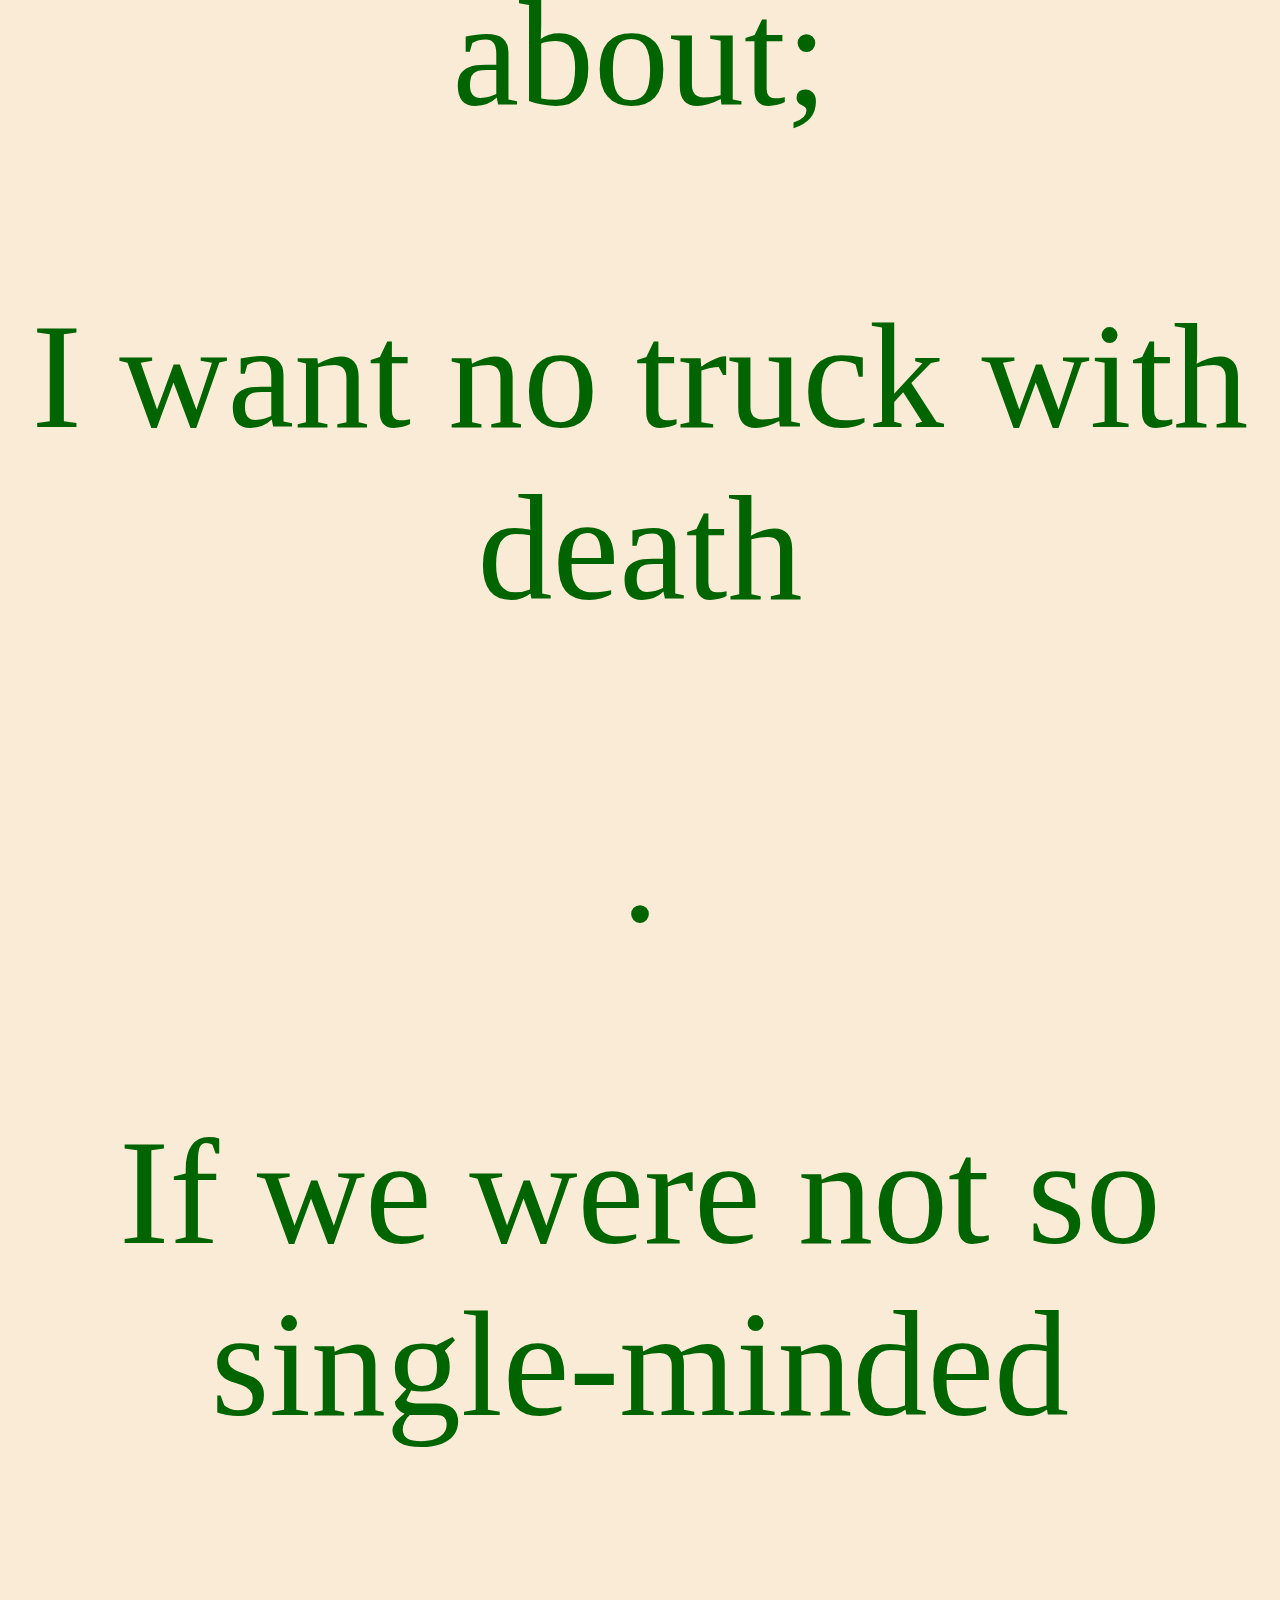
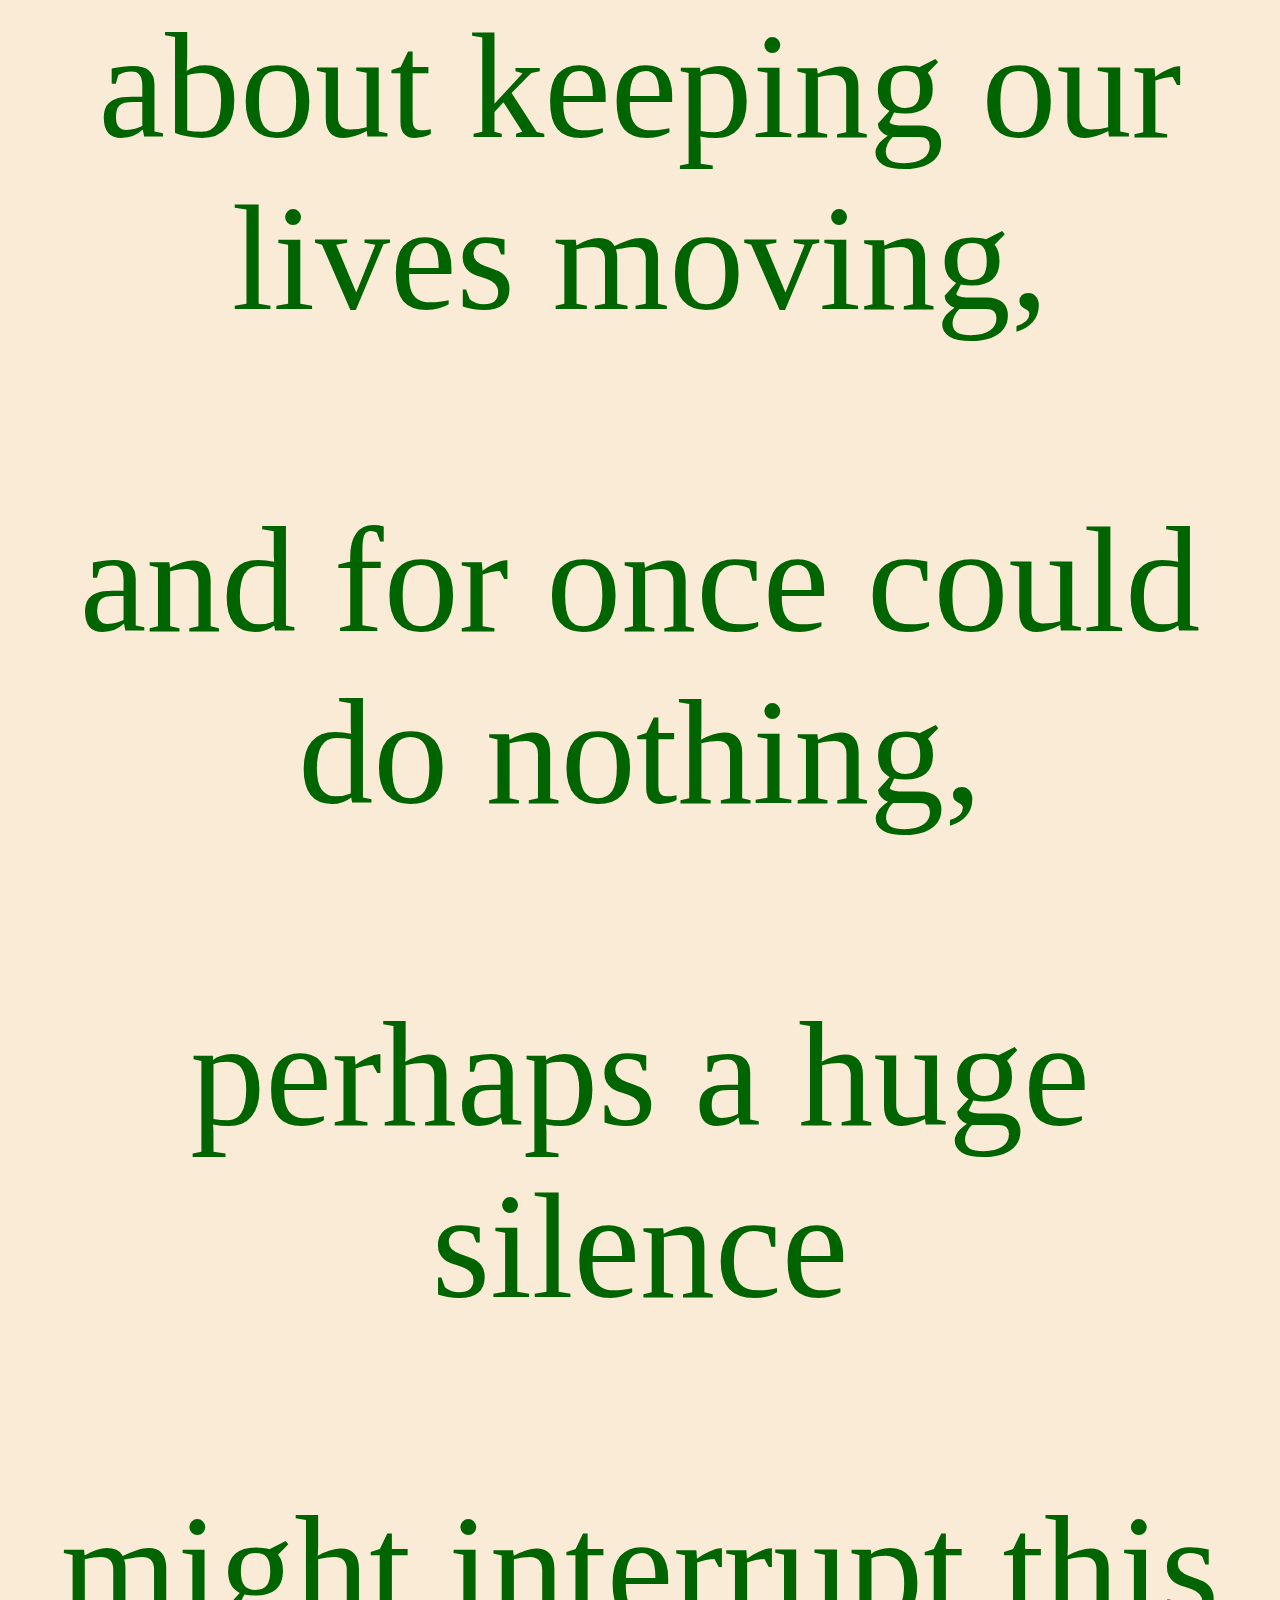
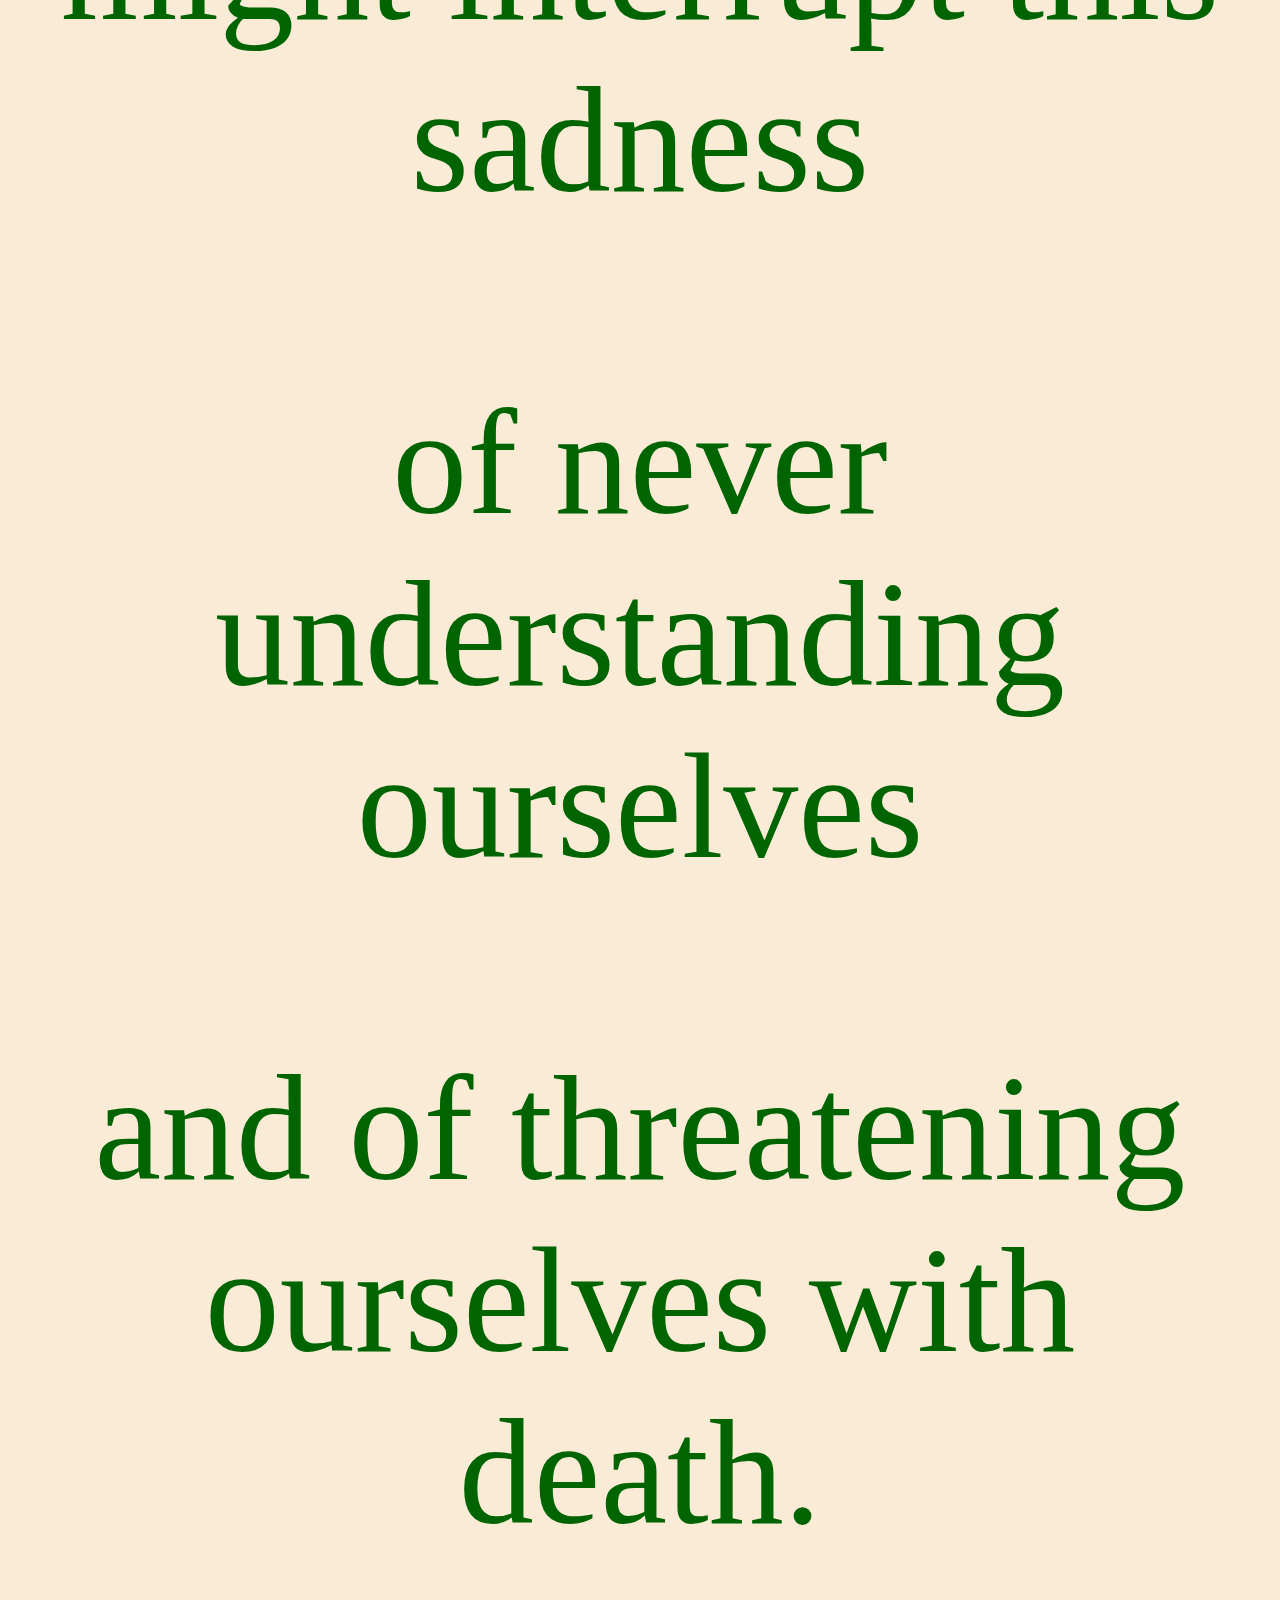
==== commit d24c8fcb: "Lines divs" ====
--- a/index.html
+++ b/index.html
@@ -7,7 +7,7 @@
 </head>
 <body>
     <div id="line1"><p>Now we will count to twelve</p></div>
-    <div id="line2"><p>and we will all keep still</p></div>
+    <div id="line2"><p>and we will all keep</div> <div id=still>still</div>
     <p> for once on the face of the earth,
         <p>let’s not speak in any language;</p>
         <p> let’s stop for a second,</p>
@@ -44,6 +44,9 @@
     <p> and you keep quiet and I will go.</p>
     
 </p>
+<!--DISCARDED LINES-->
+<!--
+-->
 
 </body>
 </html>
--- a/css/mainStyle.css
+++ b/css/mainStyle.css
@@ -12,3 +12,20 @@
 scale: 1.6;
 }
 
+#line2 {
+transition-duration: 2s;
+transition-delay: .25s;
+}
+
+#line2:hover {
+ transform: scale(1.8);
+}
+
+#line2:hover #still {
+   opacity: 2;
+}
+#still {
+ opacity: 0;
+}
+
+
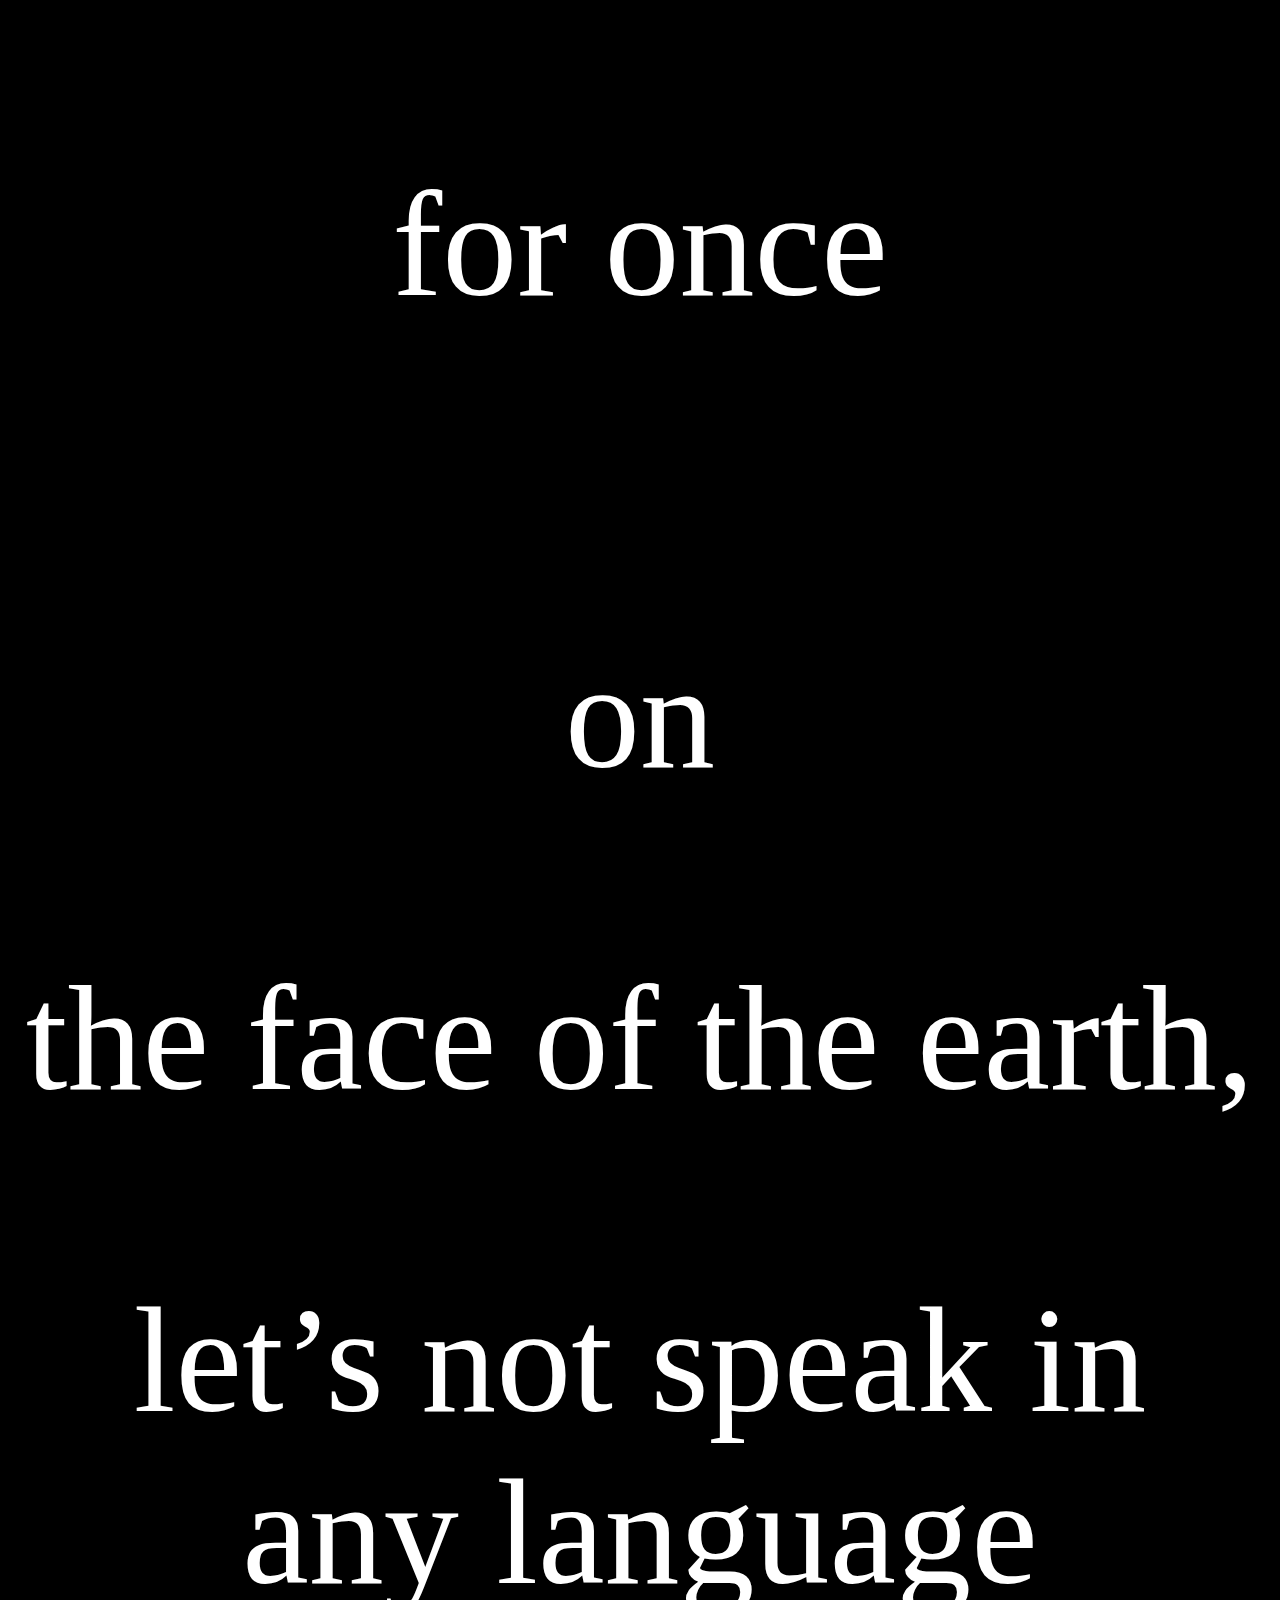
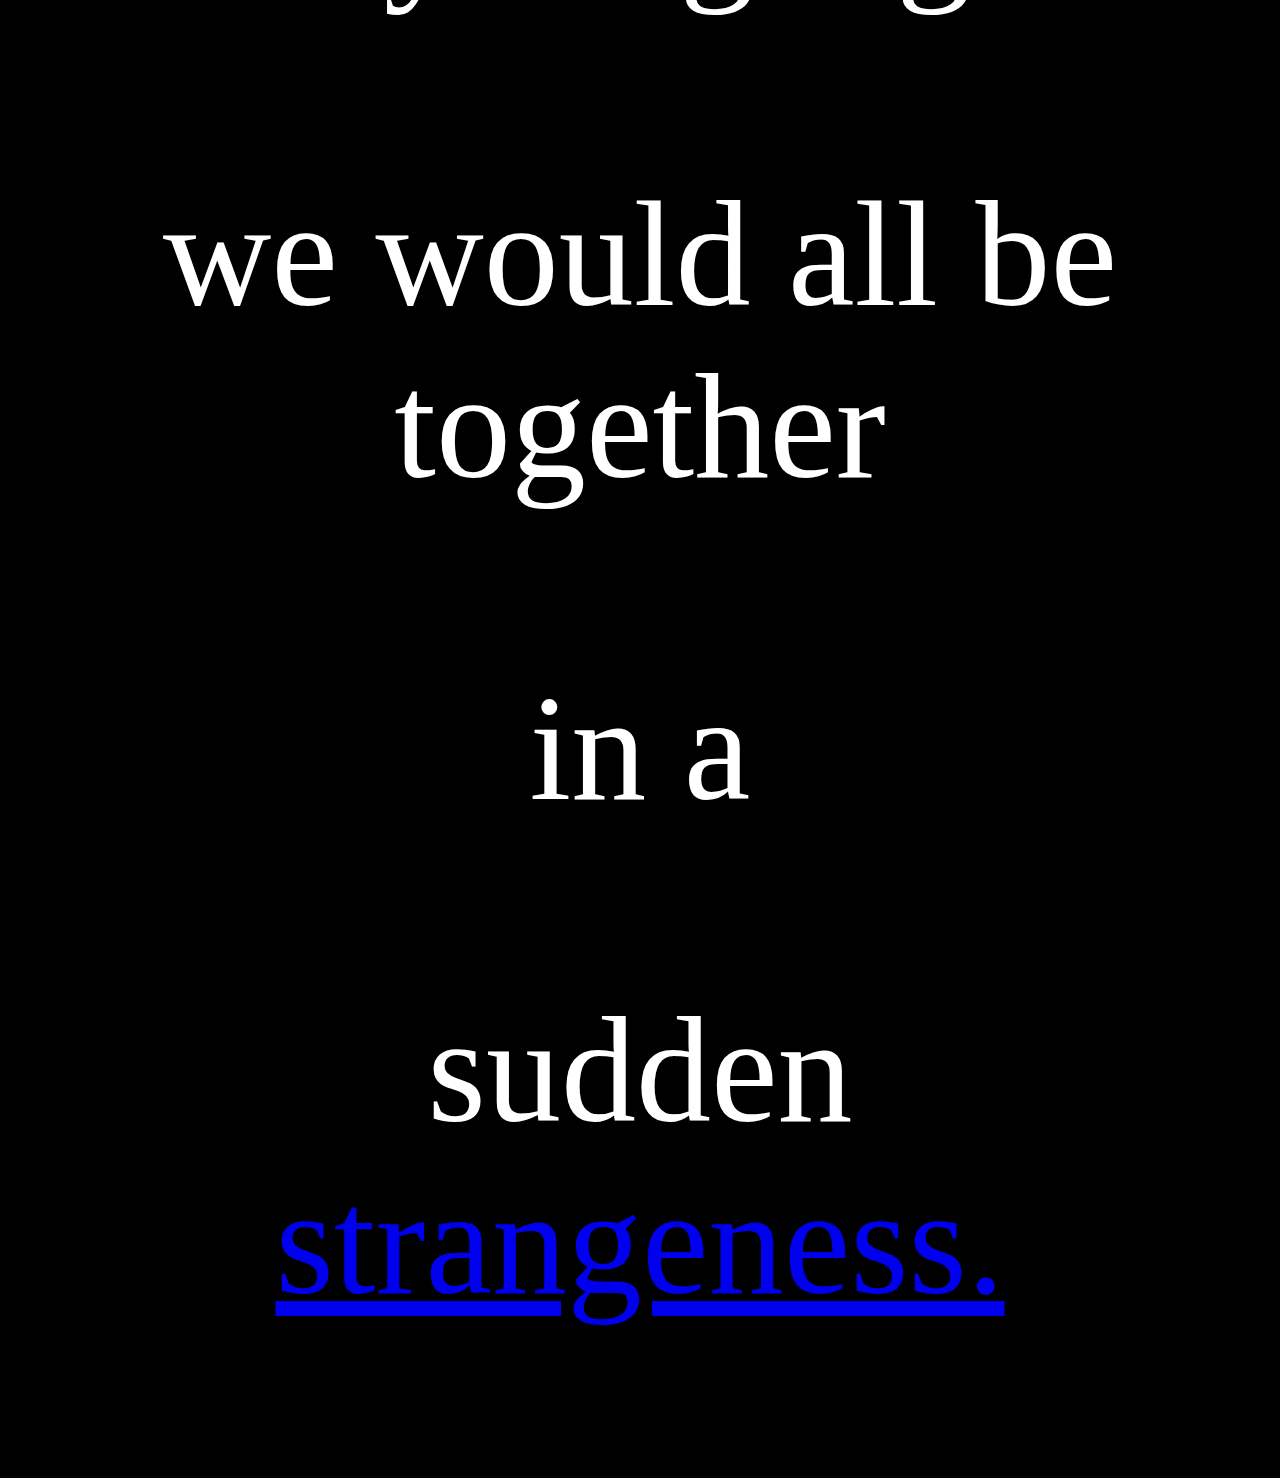
==== commit fa10259e: "update1" ====
--- a/index.html
+++ b/index.html
@@ -6,47 +6,46 @@
     <title>Template Document</title>
 </head>
 <body>
-    <div id="line1"><p>Now we will count to twelve</p></div>
-    <div id="line2"><p>and we will all keep</div> <div id=still>still</div>
-    <p> for once on the face of the earth,
-        <p>let’s not speak in any language;</p>
-        <p> let’s stop for a second,</p>
-        <p> and not move our arms so much.</p>
-        <p> It would be an exotic moment</p>
-        <p> without rush, without engines;</p>
-    <p> we would all be together</p>
-    <p> in a sudden strangeness.</p>
-    <p>  Fishermen in the cold sea</p>
-    <p>  would not harm whales</p>
-    <p> and the man gathering salt</p>
-    <p> would look at his hurt hands.</p>
-    <p>  Those who prepare green wars,</p>
-    <p>  wars with gas, wars with fire,</p>
-    <p>  victories with no survivors,</p>
-    <p>  would put on clean clothes</p>
+ <div class= "sections">
+   <div id="foro"> <p> for once </p></div>
+    <div id="on>"> <p>on </div>the face of the earth,</p>
+    <div id="lets"><p>let’s not speak in any language</p></div>
+    <div id="we"><p> we would all be together</p></div>
+    <div id="in a"><p> in a <div id="sudden"> sudden</div> <div id= "strange"> <a href="part2/part2.html"> strangeness.</a></div></div></p> 
+</div><!--click on strangeness-->
+    <!--new page-->
+    
+   <!--<p>  would put on clean clothes</p>
     <p>  and walk about with their brothers</p>
-    <p>  in the shade, doing nothing.</p>
-    <p> What I want should not be confused</p>
-    <p> with total inactivity.</p>
-    <p> Life is what it is about;</p>
-    <p> I want no truck with death</p>.
-    <p> If we were not so single-minded</p>
-    <p> about keeping our lives moving,</p>
-    <p> and for once could do nothing,</p>
-    <p> perhaps a huge silence</p>
-    <p> might interrupt this sadness</p>
+    <p>  in the shade, doing nothing.</p>--> 
+  
+   
+    <!--
     <p> of never understanding ourselves</p>
     <p> and of threatening ourselves with death.</p>
     <p> Perhaps the earth can teach us</p>
     <p> as when everything seems dead</p>
     <p> and later proves to be alive.</p>
     <p> Now I’ll count up to twelve</p>
-    <p> and you keep quiet and I will go.</p>
-    
+    <p> and you keep quiet and I will go.</p>-->
+</div>   
 </p>
 <!--DISCARDED LINES-->
-<!--
--->
+
+<!-- <div id="line1"><p>Now we will count to twelve</p></div>
+    <div id="line2"><p>and we will all keep</div> <div id=still>still</div>
+   
+        <p> let’s stop for a second,</p>
+        <p> and not move our arms so much.</p>
+        <p> It would be an exotic moment</p>
+        <p> without rush, without engines;</p>
+ <p> What I want should not be confused</p>
+    <p> with total inactivity.</p>
+    <p> Life is what it is about;</p>
+    <p> I want no truck with death</p>.
+
+
+xs-->
 
 </body>
 </html>
--- a/css/mainStyle.css
+++ b/css/mainStyle.css
@@ -1,31 +1,31 @@
 body {
-    background-color: antiquewhite;
-    color:darkgreen;
+    background-color: rgb(0, 0, 0);
+    color:rgb(255, 255, 255);
     text-align: center;
     text-size-adjust: 42px;
     font-size: 150px;
 }
-#line1 {
-    transition-duration: 3s;
-}
-#line1:hover {
-scale: 1.6;
+
+#sections {
+    display: flex;
 }
 
-#line2 {
-transition-duration: 2s;
-transition-delay: .25s;
+#foro {
+    display: flex;
+    flex-direction: column;
+    justify-content: space-around;
+    animation-name: fadeIn;
+    animation-duration: 5s;
+    animation-delay: 1s;
+    animation-fill-mode: forwards;
+    animation-timing-function: ease-in;
 }
 
-#line2:hover {
- transform: scale(1.8);
-}
-
-#line2:hover #still {
-   opacity: 2;
-}
-#still {
- opacity: 0;
-}
-
-
+@keyframes fadeIn {
+    from {
+        color: black;
+    }
+    to {
+        color: white;
+    }
+}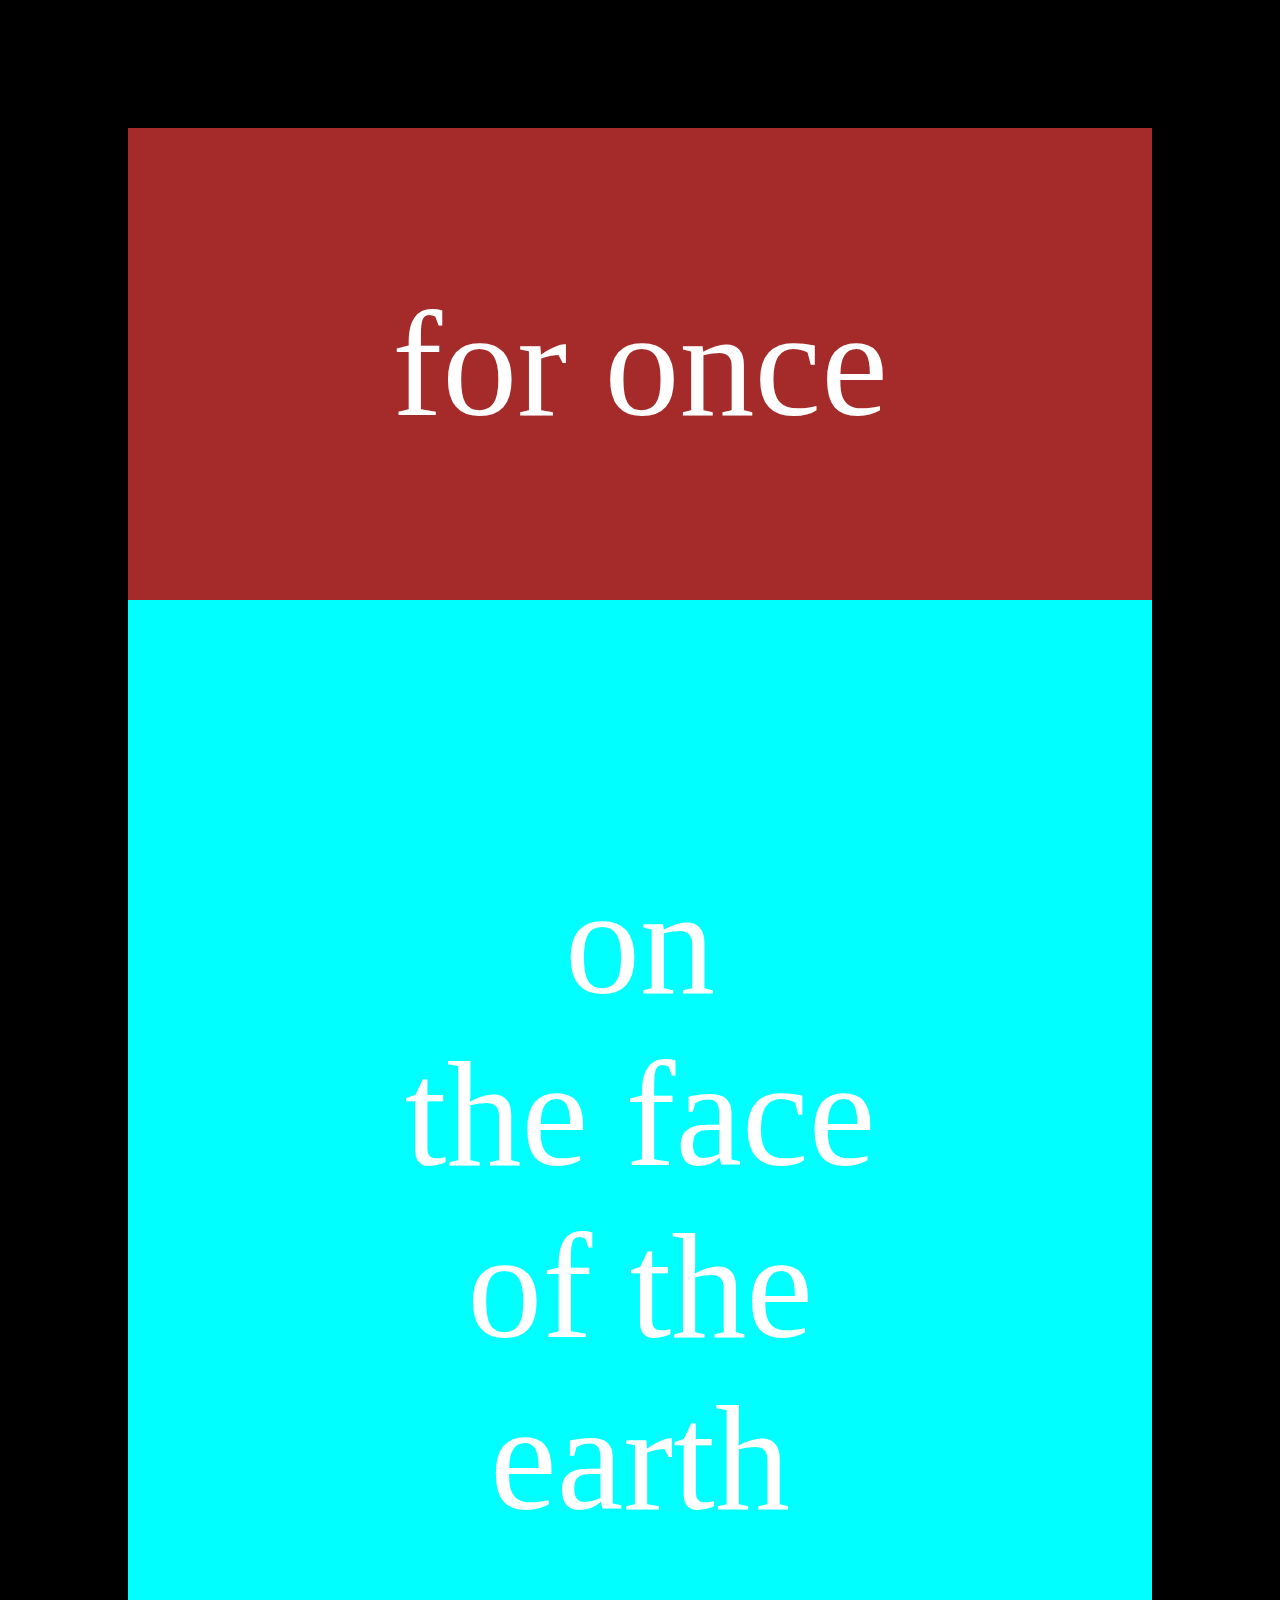
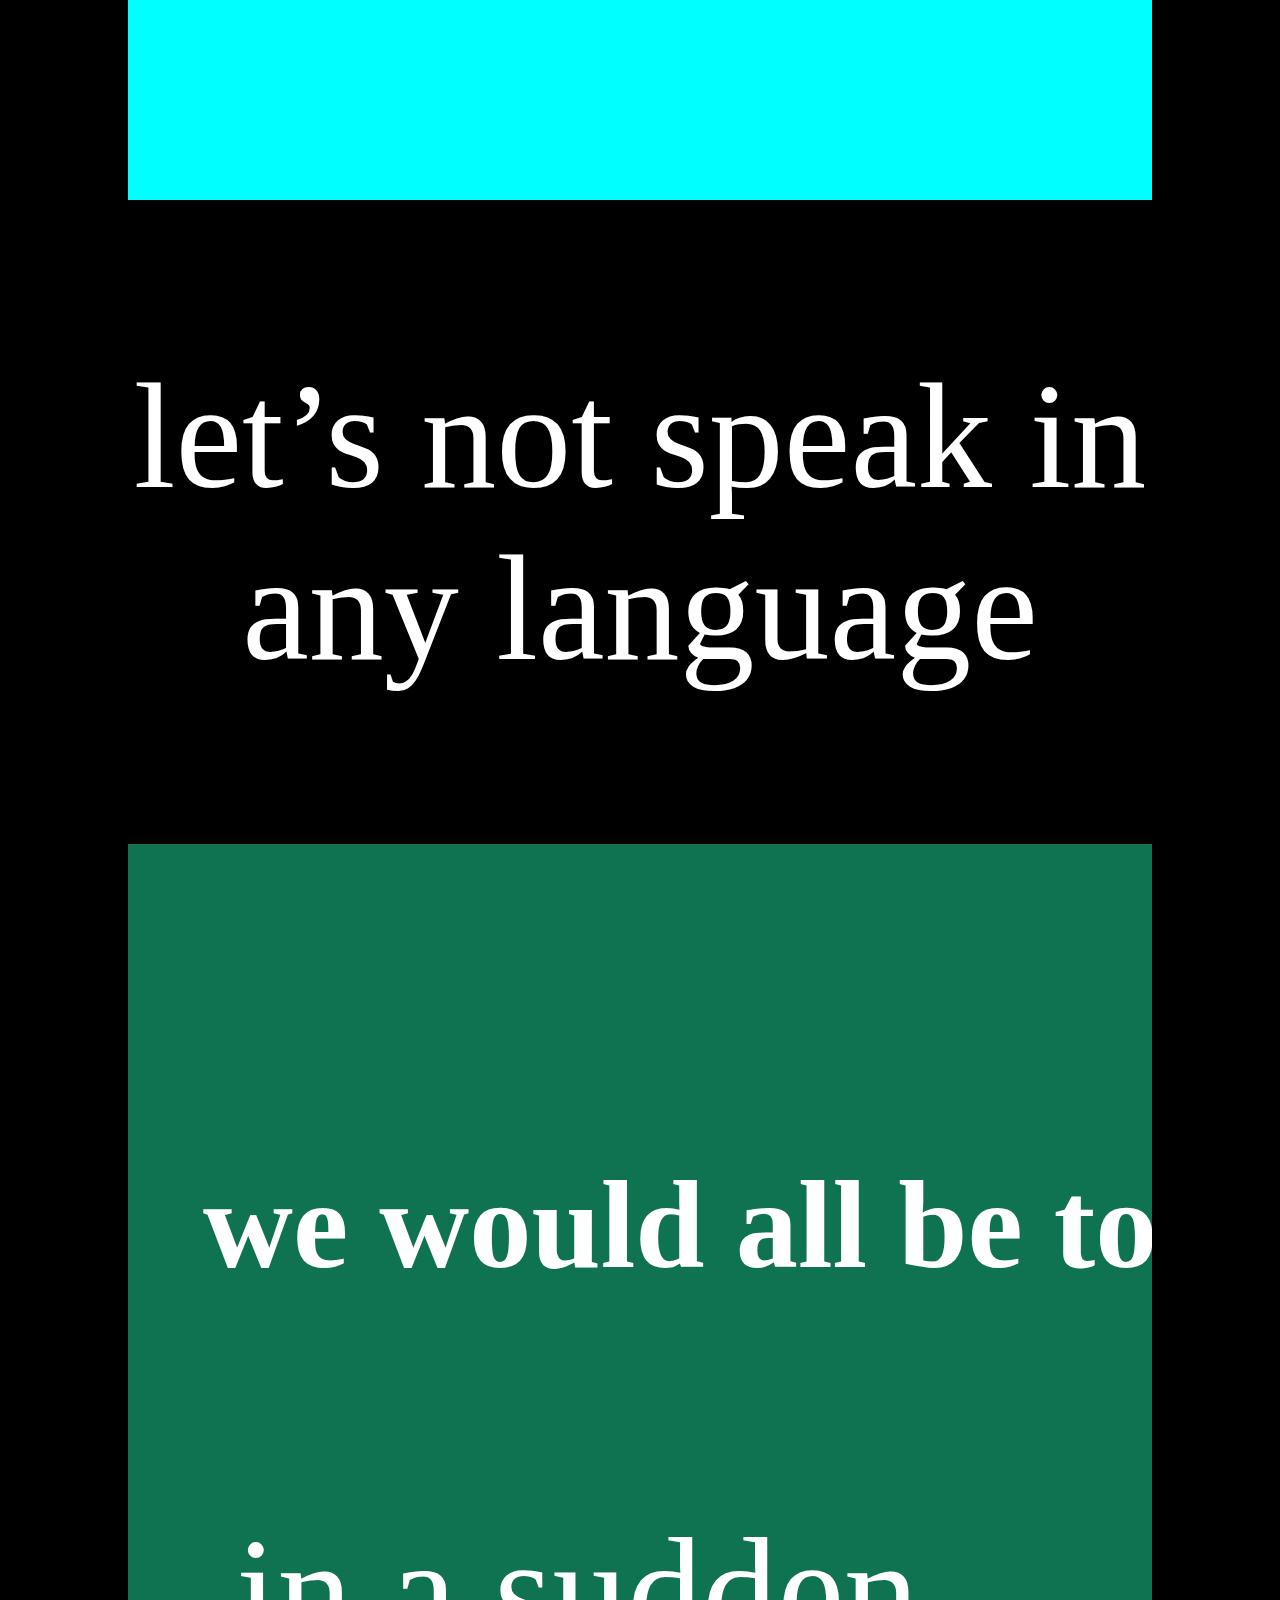
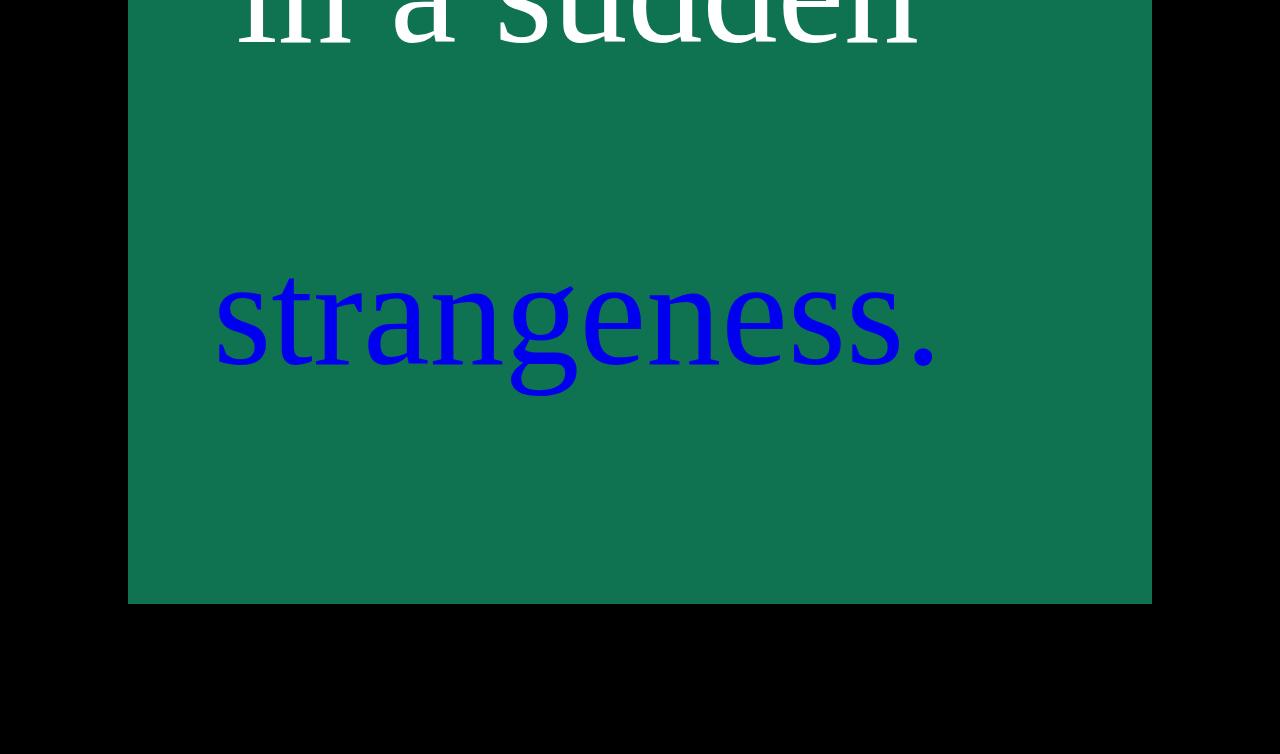
==== commit fff648f6: "update2" ====
--- a/index.html
+++ b/index.html
@@ -6,12 +6,21 @@
     <title>Template Document</title>
 </head>
 <body>
- <div class= "sections">
-   <div id="foro"> <p> for once </p></div>
-    <div id="on>"> <p>on </div>the face of the earth,</p>
-    <div id="lets"><p>let’s not speak in any language</p></div>
-    <div id="we"><p> we would all be together</p></div>
-    <div id="in a"><p> in a <div id="sudden"> sudden</div> <div id= "strange"> <a href="part2/part2.html"> strangeness.</a></div></div></p> 
+<div class= "sections">
+    <div id="line">
+       <div id="foro"> <p> for once </p></div>
+    </div>
+
+    <div id="line2">
+        <div id="on"> on </div>the face of the earth
+    </div>
+
+     <div id="line3">
+         <div id="lets"><p>let’s not speak in any language</p>
+    </div>
+
+ <div class="side-scroll"><h5> we would all be together</h5>
+    <p> in a  sudden <div id= "strange"> <a href="part2/part2.html"> strangeness.</a></div></div></p> 
 </div><!--click on strangeness-->
     <!--new page-->
     
--- a/css/mainStyle.css
+++ b/css/mainStyle.css
@@ -4,11 +4,14 @@
     text-align: center;
     text-size-adjust: 42px;
     font-size: 150px;
+    margin: 10%;
 }
 
 #sections {
     display: flex;
 }
+
+
 
 #foro {
     display: flex;
@@ -19,7 +22,38 @@
     animation-delay: 1s;
     animation-fill-mode: forwards;
     animation-timing-function: ease-in;
+    background-color: brown;
 }
+#line2 {
+    padding: 25%;
+    background-color: aqua;
+    display: inline-flexbox;
+}
+ a{
+    text-decoration: none;
+ }
+#strange:hover {
+        font-style: italic;
+        font-stretch: expanded;
+        color:brown;
+       
+}
+
+
+
+/*edit to scroll sideways*/
+div.side-scroll {
+    overflow:auto;
+
+    background-color: rgb(15, 114, 81);
+    padding-left: 75px;
+    padding-right: 200px ;
+    white-space: nowrap;
+    padding-top: 10%;
+    padding-bottom: 20%;
+    display: inline-flexbox;
+}
+
 
 @keyframes fadeIn {
     from {
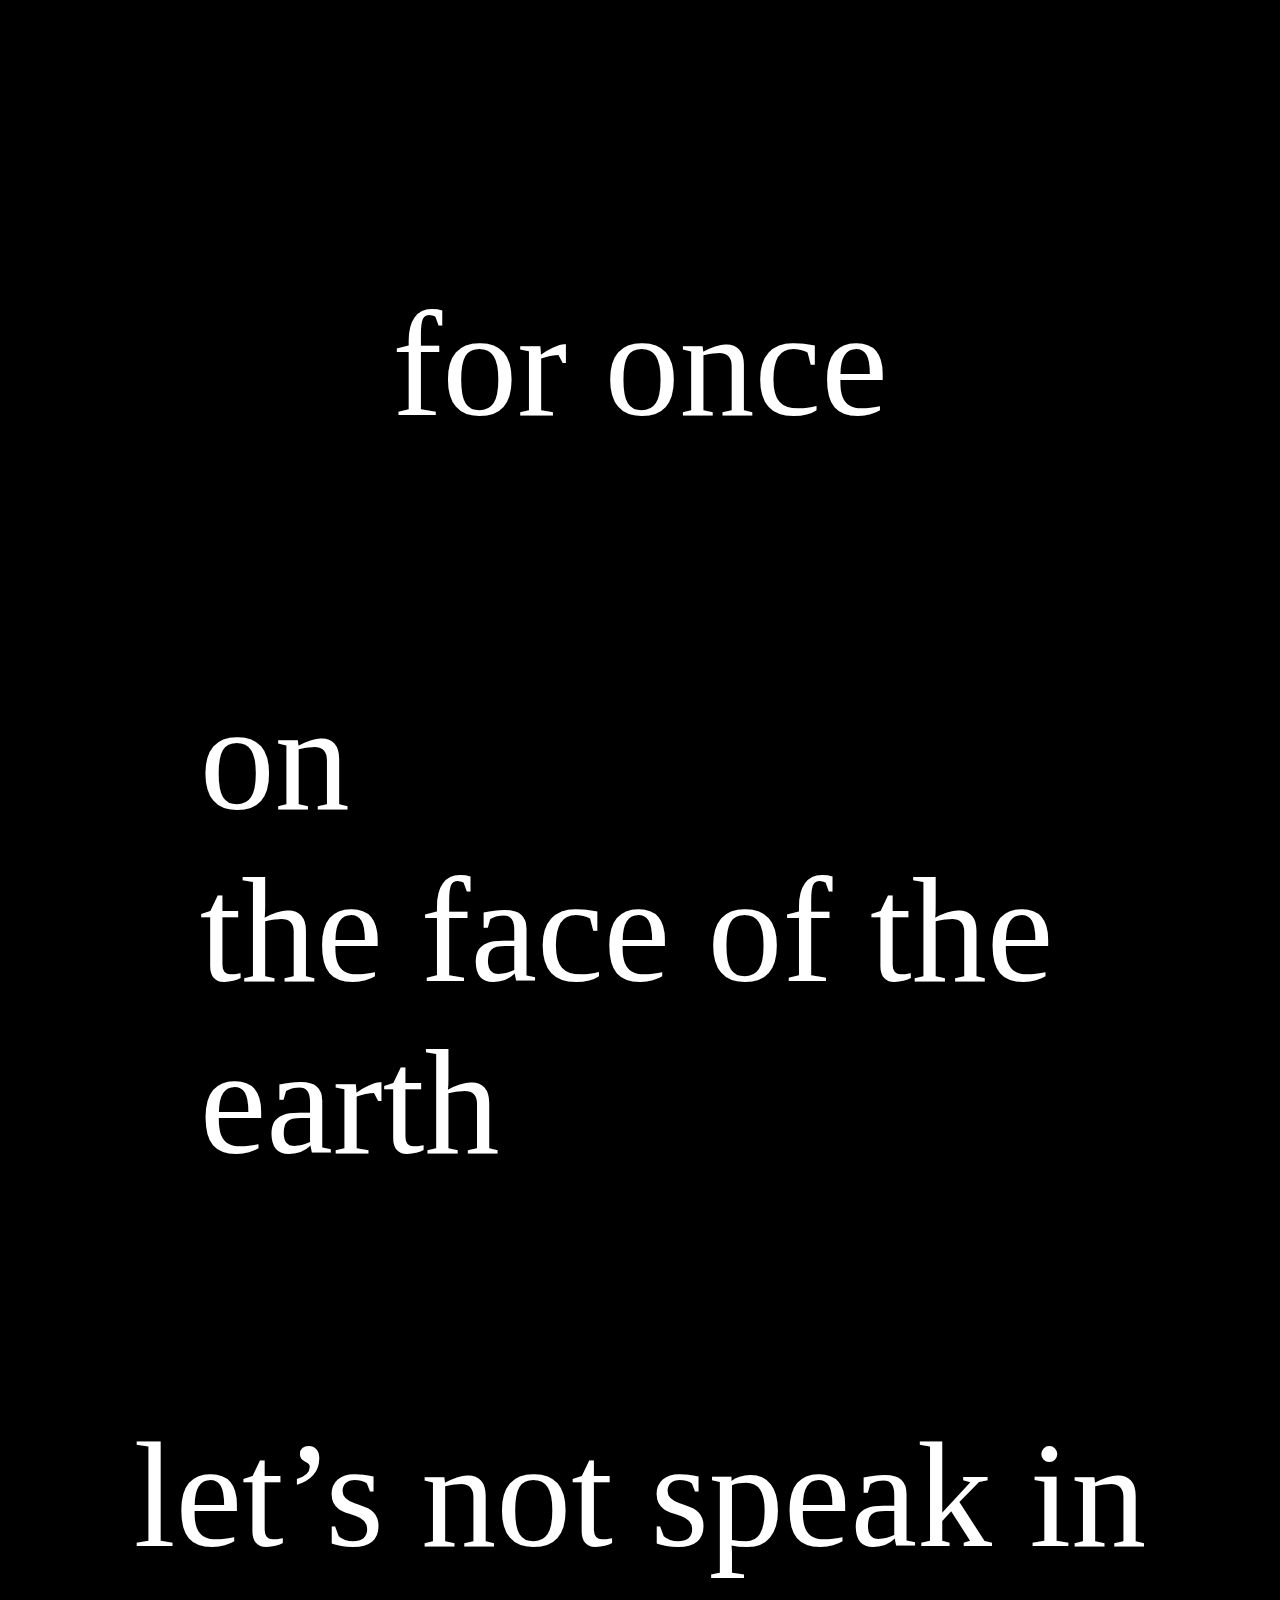
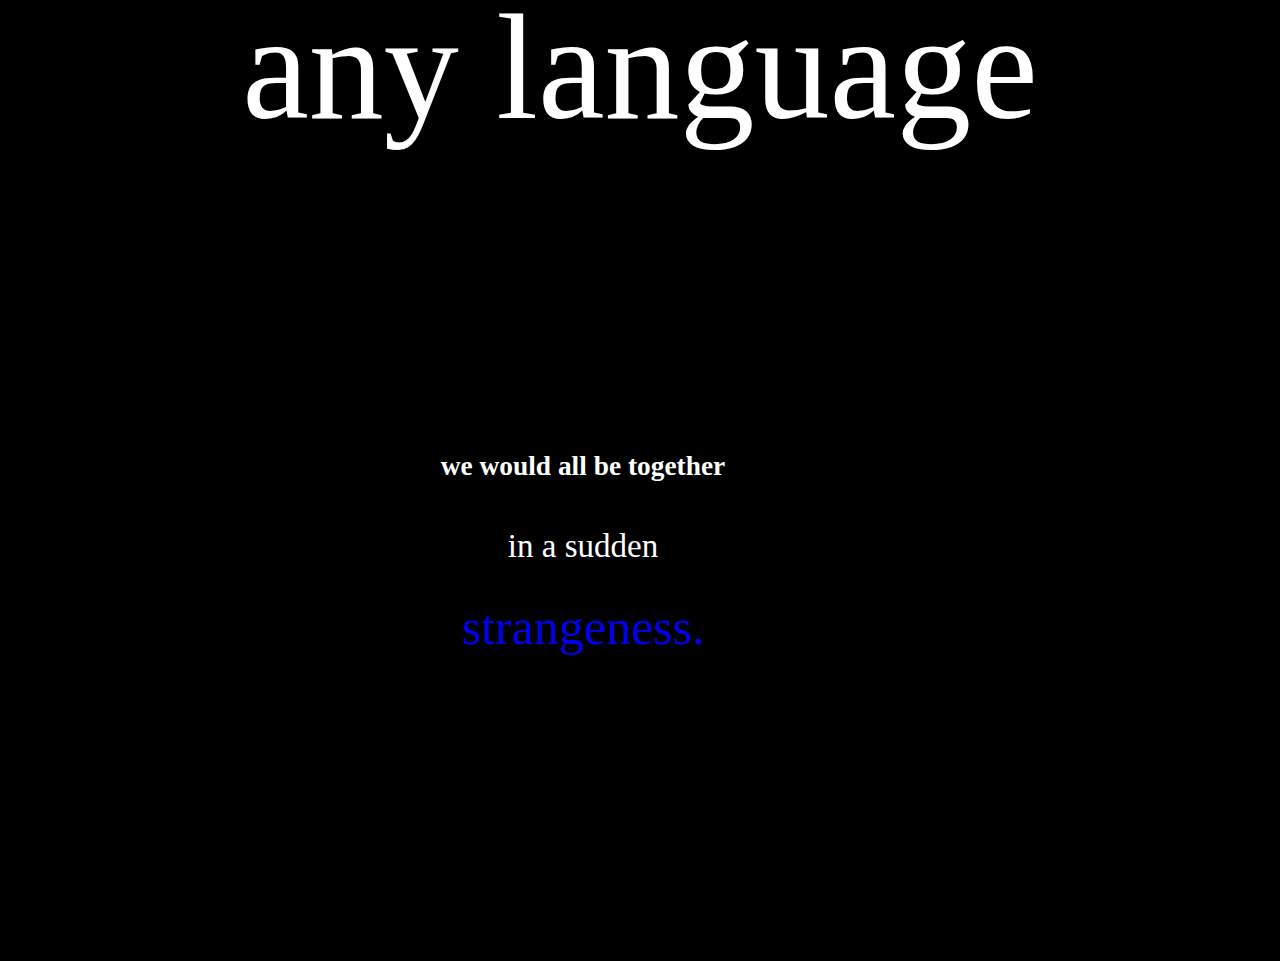
==== commit eb090d3e: "spring" ====
--- a/index.html
+++ b/index.html
@@ -11,16 +11,17 @@
        <div id="foro"> <p> for once </p></div>
     </div>
 
-    <div id="line2">
-        <div id="on"> on </div>the face of the earth
-    </div>
+    <div class="line2">
+      <div id="on">on </div> 
+      the face of the earth </div>
+   
 
      <div id="line3">
          <div id="lets"><p>let’s not speak in any language</p>
     </div>
 
- <div class="side-scroll"><h5> we would all be together</h5>
-    <p> in a  sudden <div id= "strange"> <a href="part2/part2.html"> strangeness.</a></div></div></p> 
+ <div class="side-scroll"><h5> we would all be together</h5><p> in a  sudden
+     <div id= "strange"> <a href="part2/part2.html"> strangeness.</a></div></div></p> 
 </div><!--click on strangeness-->
     <!--new page-->
     
--- a/css/mainStyle.css
+++ b/css/mainStyle.css
@@ -22,15 +22,35 @@
     animation-delay: 1s;
     animation-fill-mode: forwards;
     animation-timing-function: ease-in;
-    background-color: brown;
+   /* background-color: brown;*/
 }
-#line2 {
-    padding: 25%;
-    background-color: aqua;
-    display: inline-flexbox;
+#foro:hover #line2{
+    opacity: 0;
 }
+.line2 {
+    padding: 7%;
+    /*background-color: aqua;*/
+    text-align: left;
+    animation-name: Line2; 
+    animation-duration: 4s;
+    animation-delay: 1s;
+}
+ 
+
+#line3 {
+    animation-name: fadeIn;
+    animation-duration: 2s;
+    animation-delay: 7s;
+    animation-fill-mode: backwards;
+
+
+}
+
  a{
     text-decoration: none;
+ }
+ #strange {
+    font-size: 50px;
  }
 #strange:hover {
         font-style: italic;
@@ -40,18 +60,20 @@
 }
 
 
-
 /*edit to scroll sideways*/
 div.side-scroll {
     overflow:auto;
-
-    background-color: rgb(15, 114, 81);
-    padding-left: 75px;
+    width: 900px;
+    height: 200px;
+    background-color: rgba(0, 0, 0, 0.88);
+    padding-left: 5px;
     padding-right: 200px ;
     white-space: nowrap;
     padding-top: 10%;
     padding-bottom: 20%;
-    display: inline-flexbox;
+    display: flex;
+    display: block;
+    font-size: 33px;
 }
 
 
@@ -62,4 +84,22 @@
     to {
         color: white;
     }
-}+}
+
+@keyframes Together {
+    from {
+
+    }
+    to {
+
+    }
+}
+
+@keyframes Line2 {
+    25%{
+        translate: 200px;
+    }
+    50% {
+        transform: translate(500px,3000px); rotate: 45deg;
+    }
+}
